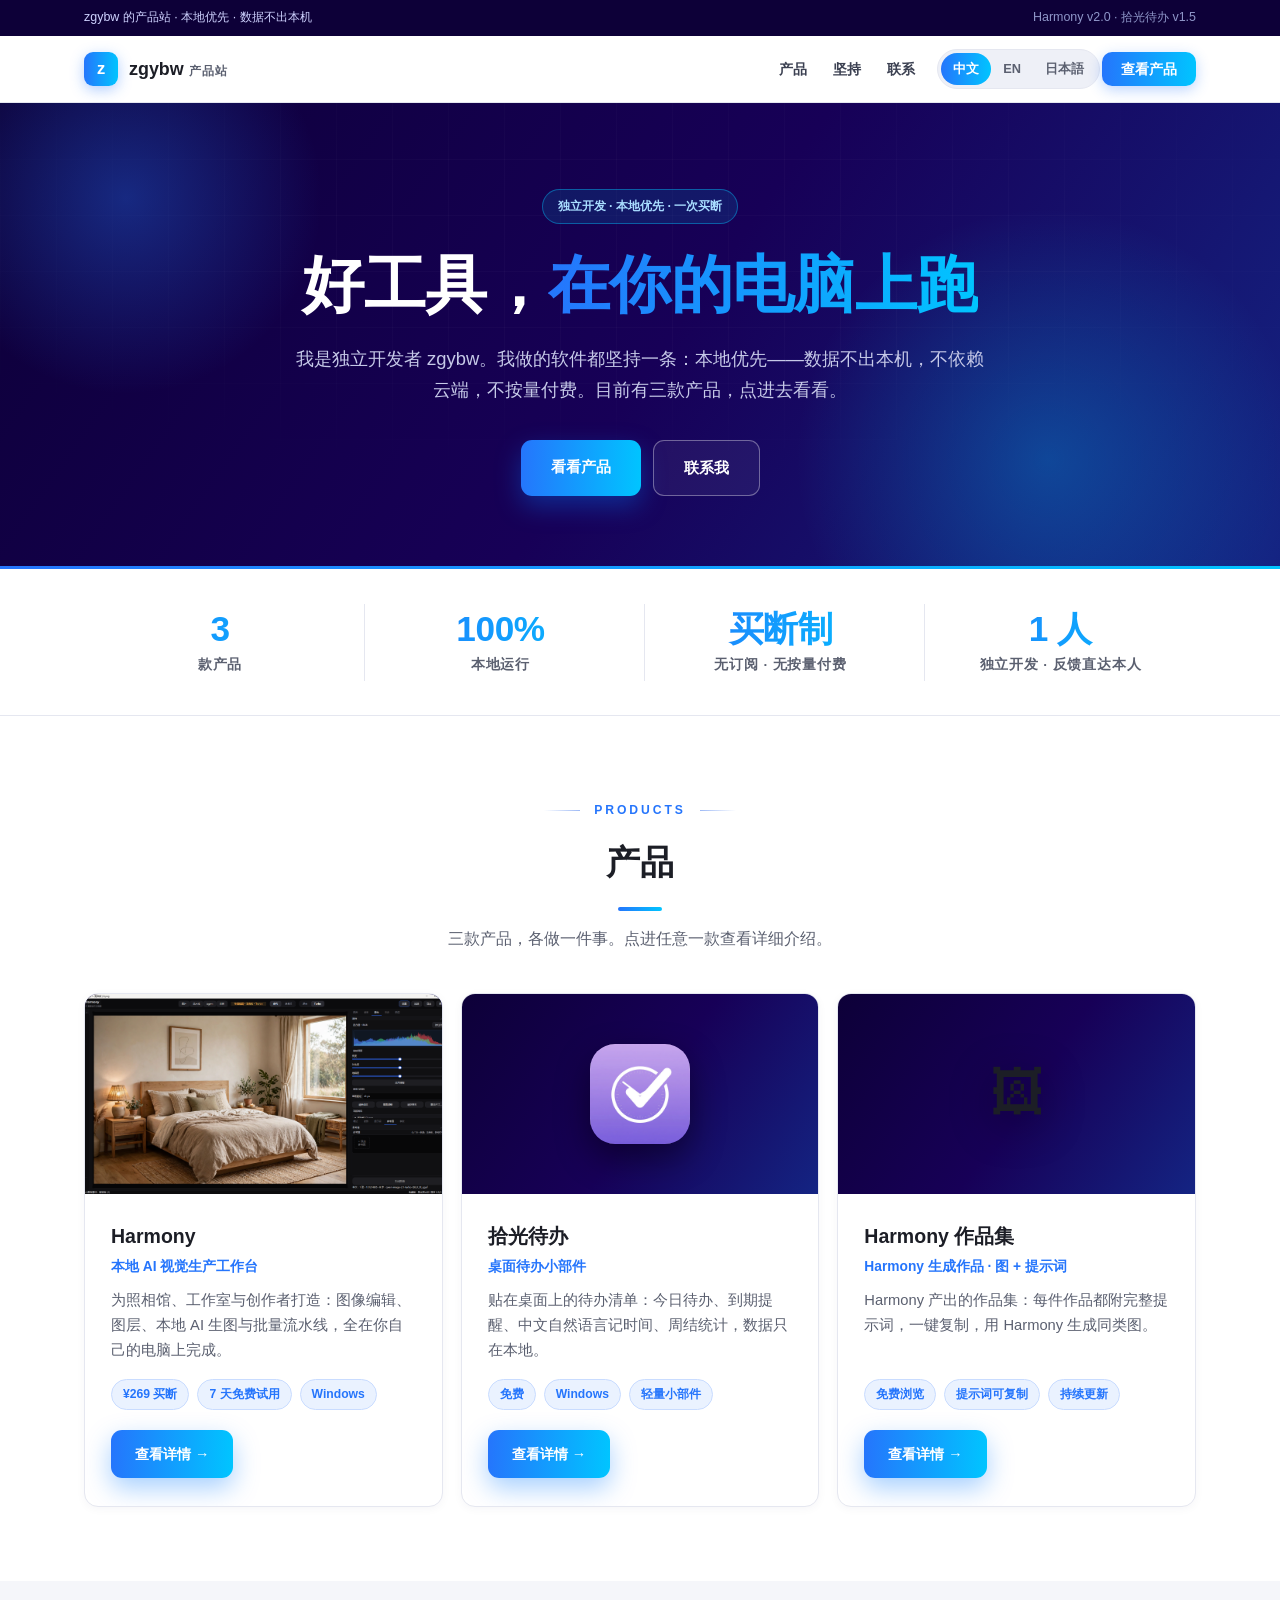
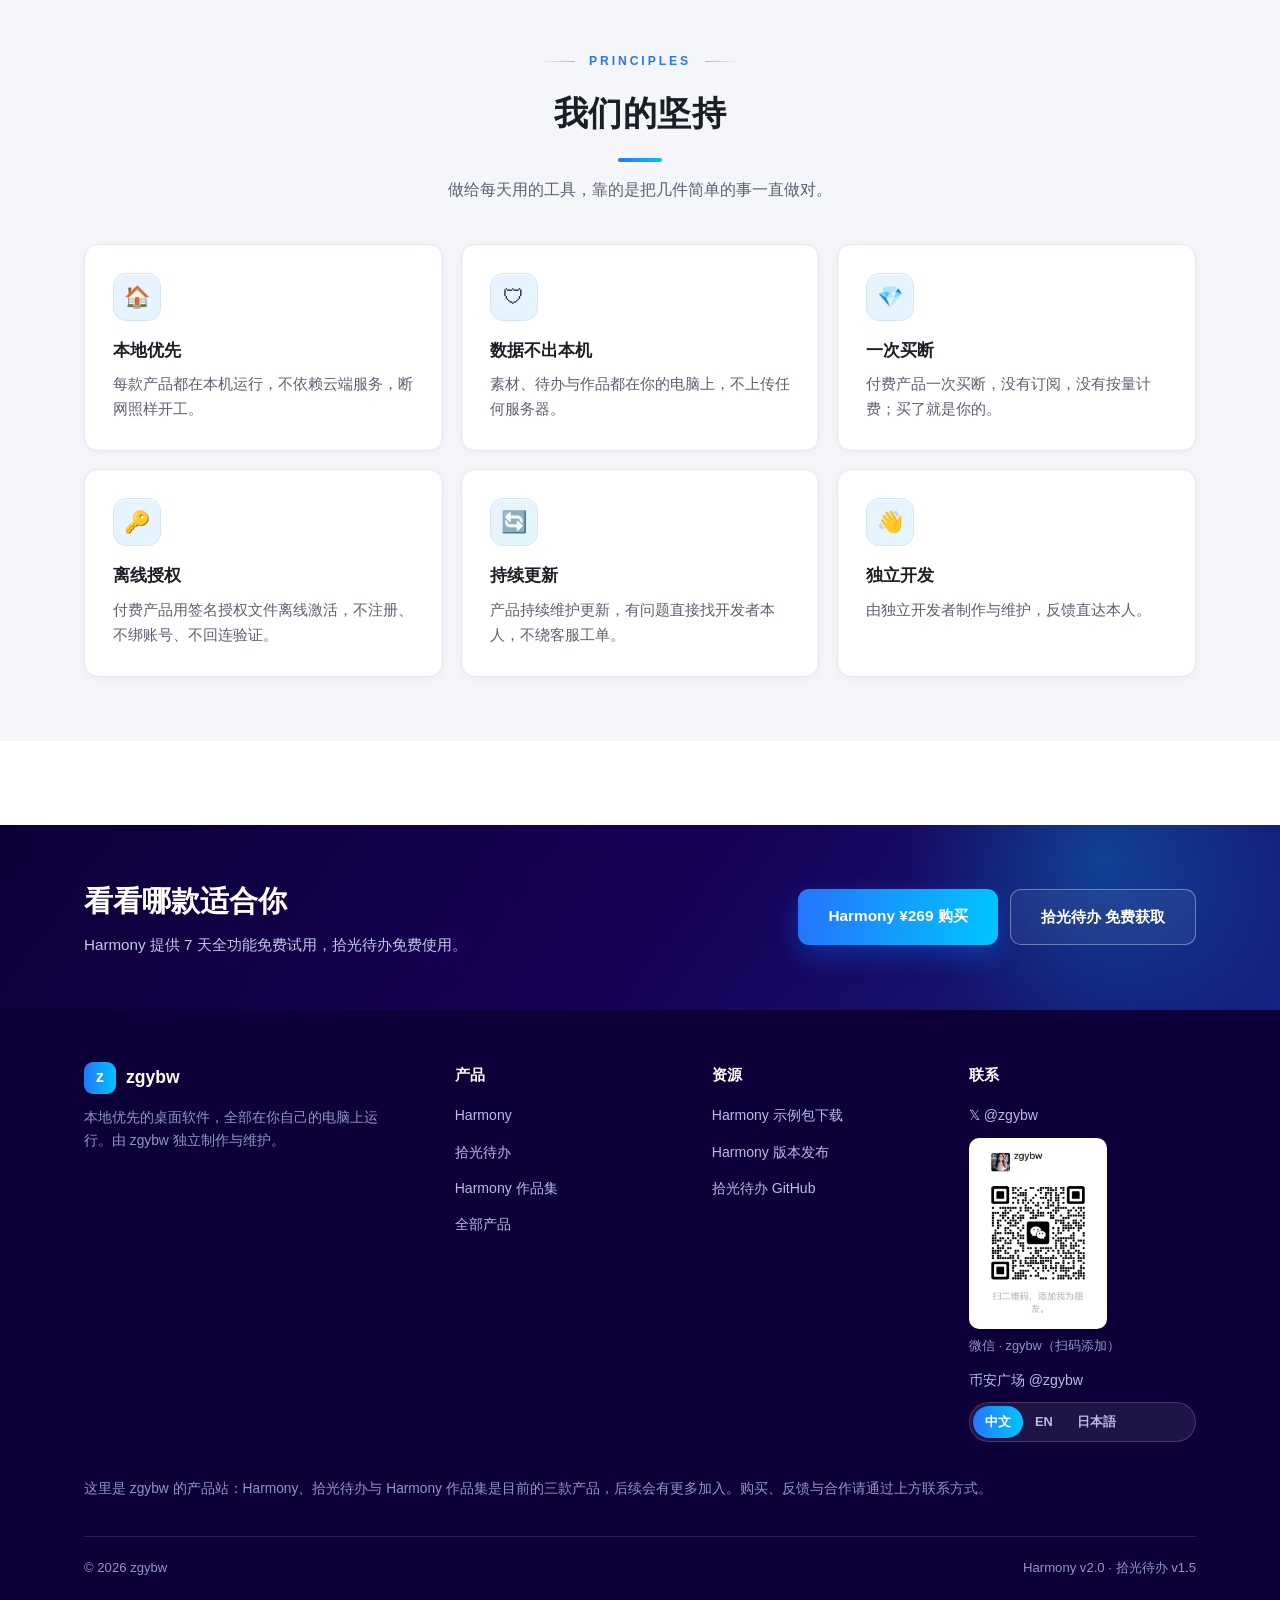
==== index.html @ be6dd34c "更新主页" ====
<!DOCTYPE html>
<html lang="zh-CN">
<head>
<meta charset="UTF-8">
<meta name="viewport" content="width=device-width, initial-scale=1.0, viewport-fit=cover">
<title>zgybw · 本地优先的桌面软件</title>
<meta name="description" content="zgybw 的产品站：Harmony 本地 AI 视觉生产工作台、拾光待办桌面待办小部件与 Harmony 作品集。">
<link rel="alternate" hreflang="zh-CN" href="index.html">
<link rel="alternate" hreflang="en" href="en.html">
<link rel="alternate" hreflang="ja" href="ja.html">
<style>
  :root{
    --bg:#ffffff; --bg2:#f5f6fa; --card:#ffffff; --ink:#1c1e26; --muted:#5b6070;
    --line:#e5e7f0; --navy:#170057; --navy2:#0d0038; --blue:#2575fc; --cyan:#00c5ff;
    --grad:linear-gradient(92deg,#2575fc 0%,#00c5ff 100%);
    --grad-dark:linear-gradient(125deg,#0d0038 0%,#170057 52%,#123a9e 130%);
    --radius:14px; --shadow:0 10px 34px rgba(23,0,87,.10); --shadow-lg:0 24px 60px rgba(23,0,87,.16);
    --ease:cubic-bezier(.22,.8,.3,1);
  }
  *{margin:0;padding:0;box-sizing:border-box}
  ::selection{background:#bcd9ff;color:var(--navy2)}
  html{scroll-behavior:smooth}
  body{font-family:-apple-system,BlinkMacSystemFont,"SF Pro Text","PingFang SC","Hiragino Sans GB","Microsoft YaHei",sans-serif;
    background:var(--bg); color:var(--ink); line-height:1.7; -webkit-font-smoothing:antialiased}
  .wrap{max-width:1160px;margin:0 auto;padding:0 24px}
  /* ---------- 顶部信息条 ---------- */
  .topbar{background:var(--navy2);color:#cfd2ff;font-size:.78rem}
  .topbar .wrap{display:flex;justify-content:space-between;align-items:center;height:36px;gap:14px}
  .topbar .tb-r{color:#8f96c9;white-space:nowrap}
  /* ---------- 导航 ---------- */
  nav{position:sticky;top:0;z-index:50;background:rgba(255,255,255,.92);
    backdrop-filter:blur(14px);-webkit-backdrop-filter:blur(14px);border-bottom:1px solid var(--line)}
  nav .wrap{display:flex;align-items:center;justify-content:space-between;height:66px;gap:16px}
  .brand{display:flex;align-items:center;gap:11px;font-weight:800;font-size:1.12rem;white-space:nowrap;color:var(--ink);text-decoration:none}
  .brand .mark{width:34px;height:34px;border-radius:9px;background:var(--grad);color:#fff;
    display:flex;align-items:center;justify-content:center;font-size:1.02rem;box-shadow:0 4px 14px rgba(37,117,252,.35)}
  .brand small{color:var(--muted);font-weight:600;font-size:.76rem;letter-spacing:.08em}
  nav ul{display:flex;gap:2px;list-style:none;align-items:center;flex-wrap:wrap}
  nav a.navlink{text-decoration:none;color:#3c4152;font-size:.9rem;font-weight:600;padding:8px 12px;border-radius:9px;white-space:nowrap}
  nav a.navlink:hover{color:var(--blue);background:#eef3ff}
  .langsel{display:flex;background:#eef0f7;border:1px solid var(--line);border-radius:999px;padding:3px;margin-left:8px}
  .langsel a{text-decoration:none;color:var(--muted);font-size:.8rem;font-weight:700;padding:5px 12px;border-radius:999px;white-space:nowrap}
  .langsel a.on{background:var(--grad);color:#fff}
  .nav-cta{text-decoration:none;background:var(--grad);color:#fff;font-weight:700;font-size:.88rem;
    padding:9px 19px;border-radius:10px;white-space:nowrap;box-shadow:0 4px 14px rgba(37,117,252,.30);transition:transform .18s var(--ease),box-shadow .18s var(--ease)}
  .nav-cta:hover{transform:translateY(-1px);box-shadow:0 8px 20px rgba(37,117,252,.4)}
  .paychips{display:flex;gap:8px;flex-wrap:wrap;margin-top:16px}
  .paychip{font-size:.76rem;color:var(--blue);background:#eaf2ff;border:1px solid #c9dcff;border-radius:999px;padding:4px 11px;font-weight:600}
  /* ---------- Hero ---------- */
  .hero{background:var(--grad-dark);color:#fff;padding:86px 0 70px;position:relative;overflow:hidden}
  .hero-grid{position:absolute;inset:0;pointer-events:none;opacity:.5;
    background-image:linear-gradient(rgba(255,255,255,.045) 1px,transparent 1px),linear-gradient(90deg,rgba(255,255,255,.045) 1px,transparent 1px);
    background-size:56px 56px;
    -webkit-mask-image:radial-gradient(ellipse 90% 70% at 50% 30%,#000 30%,transparent 75%);
    mask-image:radial-gradient(ellipse 90% 70% at 50% 30%,#000 30%,transparent 75%)}
  .hero::before{content:"";position:absolute;inset:auto -10% -55% auto;width:720px;height:720px;border-radius:50%;
    background:radial-gradient(closest-side,rgba(0,197,255,.28),transparent 70%);pointer-events:none}
  .hero::after{content:"";position:absolute;inset:-40% auto auto -12%;width:560px;height:560px;border-radius:50%;
    background:radial-gradient(closest-side,rgba(37,117,252,.35),transparent 70%);pointer-events:none}
  .hero .wrap{position:relative;z-index:1;text-align:center}
  .badge{display:inline-block;font-size:.78rem;color:#a8dcff;background:rgba(0,197,255,.12);
    border:1px solid rgba(0,197,255,.4);padding:6px 15px;border-radius:999px;margin-bottom:24px;font-weight:600}
  .hero h1{font-size:clamp(2.35rem,6.4vw,3.9rem);line-height:1.2;font-weight:800;letter-spacing:-.01em;margin-bottom:20px}
  .hero h1 .hl{background:var(--grad);-webkit-background-clip:text;background-clip:text;color:transparent}
  .hero p.lead{color:#c6c9e8;font-size:clamp(1rem,2.6vw,1.15rem);max-width:700px;margin:0 auto 34px}
  .cta{display:flex;gap:12px;justify-content:center;flex-wrap:wrap}
  .btn{display:inline-block;text-decoration:none;font-weight:700;font-size:.96rem;
    padding:14px 30px;border-radius:11px;transition:transform .15s ease,box-shadow .15s ease}
  .btn.primary{background:var(--grad);color:#fff;box-shadow:0 10px 26px rgba(0,120,255,.35)}
  .btn.primary:hover{transform:translateY(-2px);box-shadow:0 16px 34px rgba(0,120,255,.45)}
  .btn.ghost{background:rgba(255,255,255,.06);color:#fff;border:1px solid rgba(255,255,255,.35)}
  .btn.ghost:hover{border-color:var(--cyan)}
  /* ---------- 关键数据带 ---------- */
  .databand{background:#fff;border-bottom:1px solid var(--line);position:relative}
  .databand::before{content:"";position:absolute;top:0;left:0;right:0;height:3px;background:var(--grad)}
  .databand .wrap{display:grid;grid-template-columns:repeat(2,1fr);gap:10px 8px;padding:38px 24px 34px}
  @media(min-width:760px){.databand .wrap{grid-template-columns:repeat(4,1fr)}
    .stat{border-left:1px solid var(--line)} .stat:first-child{border-left:none}}
  .stat{text-align:center;padding:4px 6px}
  .stat b{font-size:2.2rem;display:block;font-weight:800;line-height:1.2;letter-spacing:-.01em;
    background:var(--grad);-webkit-background-clip:text;background-clip:text;color:transparent;font-variant-numeric:tabular-nums}
  .stat small{color:var(--muted);font-size:.85rem;font-weight:600;letter-spacing:.06em}
  /* ---------- 产品截图框 ---------- */
  .frame{margin:56px auto 0;max-width:920px;background:#10101c;border:1px solid rgba(0,197,255,.32);
    border-radius:16px;overflow:hidden;box-shadow:0 30px 70px rgba(0,0,0,.5),0 0 0 6px rgba(0,197,255,.06),0 0 90px rgba(37,117,252,.25);text-align:left}
  .frame-bar{display:flex;align-items:center;gap:7px;padding:11px 16px;border-bottom:1px solid rgba(255,255,255,.1);background:#17172a}
  .frame-bar i{width:11px;height:11px;border-radius:50%;background:#33334d;display:block}
  .frame-bar i:first-child{background:var(--cyan)}
  .frame-img{display:block;width:100%}
  .frame-body{aspect-ratio:16/9;display:flex;align-items:center;justify-content:center;text-align:center;padding:28px;color:#e8e9f5;
    background:radial-gradient(closest-side,rgba(37,117,252,.16),transparent 78%)}
  .frame-body .shot-label{font-weight:700;font-size:1.02rem}
  .frame-body .shot-label span{display:block;font-weight:400;font-size:.84rem;color:#9aa0c3;margin-top:8px}
  /* ---------- 通用版块 ---------- */
  section.block{padding:84px 0 10px}
  section.band{background:var(--bg2);margin-top:64px;padding:70px 0 64px}
  .sechead{text-align:center;margin-bottom:40px}
  .kicker{font-size:.76rem;font-weight:800;color:var(--blue);letter-spacing:.24em;margin-bottom:12px;text-transform:uppercase;
    display:flex;align-items:center;gap:14px;justify-content:center}
  .kicker::before,.kicker::after{content:"";height:1px;width:36px;background:linear-gradient(90deg,transparent,#9db9f5)}
  .kicker::after{background:linear-gradient(90deg,#9db9f5,transparent)}
  .sechead.left .kicker{justify-content:flex-start}
  .sechead.left .kicker::before{display:none}
  h2.sec{font-size:clamp(1.55rem,4.4vw,2.15rem);font-weight:800;letter-spacing:.01em}
  .secbar{width:44px;height:4px;border-radius:2px;background:var(--grad);margin:16px auto 0}
  p.secdesc{color:var(--muted);max-width:680px;margin:14px auto 0;text-align:center}
  .sechead.left{text-align:left}
  .sechead.left p.secdesc{margin-left:0;text-align:left}
  .sechead.left .secbar{margin-left:0}
  .grid{display:grid;gap:18px}
  @media(min-width:640px){.grid.cols2{grid-template-columns:1fr 1fr}.grid.cols3{grid-template-columns:1fr 1fr 1fr}}
  .card{background:var(--card);border:1px solid var(--line);border-radius:var(--radius);padding:28px;position:relative;overflow:hidden;
    box-shadow:0 2px 10px rgba(23,0,87,.04);transition:transform .25s var(--ease),box-shadow .25s var(--ease),border-color .25s var(--ease)}
  .card::before{content:"";position:absolute;top:0;left:0;right:0;height:3px;background:var(--grad);
    transform:scaleX(0);transform-origin:left;transition:transform .3s var(--ease)}
  .card:hover{transform:translateY(-4px);box-shadow:var(--shadow-lg);border-color:#c9dcff}
  .card:hover::before{transform:scaleX(1)}
  .card .icon{width:48px;height:48px;border-radius:13px;background:linear-gradient(135deg,#eaf2ff,#e2f6ff);border:1px solid #d3e4ff;
    display:flex;align-items:center;justify-content:center;font-size:1.32rem;margin-bottom:16px;box-shadow:inset 0 1px 0 #fff}
  .card h3{font-size:1.05rem;margin-bottom:7px}
  .card p{color:var(--muted);font-size:.92rem}
  /* ---------- 关于: 左文右信息表 ---------- */
  .about-grid{display:grid;gap:26px}
  @media(min-width:860px){.about-grid{grid-template-columns:1.25fr 1fr;gap:40px}}
  .about-txt p{color:var(--muted);margin-bottom:16px}
  .afeats{list-style:none;margin-top:6px}
  .afeats li{padding:7px 0;font-size:.96rem;border-bottom:1px dashed var(--line)}
  .afeats li::before{content:"✓ ";color:var(--blue);font-weight:800}
  .infocard{background:var(--card);border:1px solid var(--line);border-radius:var(--radius);box-shadow:var(--shadow);overflow:hidden;align-self:start}
  .infocard .ihead{background:var(--grad-dark);color:#fff;font-weight:800;padding:15px 22px;font-size:1rem}
  .irow{display:flex;justify-content:space-between;gap:18px;padding:12px 22px;border-bottom:1px solid var(--line);font-size:.92rem}
  .irow:last-child{border-bottom:none}
  .irow span{color:var(--muted);white-space:nowrap}
  .irow b{font-weight:700;text-align:right}
  /* ---------- 产品历程 ---------- */
  .timeline{max-width:820px;margin:0 auto;position:relative;padding-left:26px}
  .timeline::before{content:"";position:absolute;left:6px;top:8px;bottom:8px;width:2px;background:linear-gradient(180deg,var(--blue),var(--cyan))}
  .tl-item{position:relative;padding:0 0 30px 18px}
  .tl-item:last-child{padding-bottom:4px}
  .tl-item::before{content:"";position:absolute;left:-26px;top:7px;width:14px;height:14px;border-radius:50%;
    background:#fff;border:3px solid var(--blue);box-shadow:0 0 0 5px #eaf2ff}
  .tl-date{display:inline-block;font-weight:800;color:var(--blue);background:#eaf2ff;border:1px solid #c9dcff;
    border-radius:999px;padding:2px 12px;font-size:.8rem;margin-bottom:7px}
  .tl-item h3{font-size:1.02rem;margin-bottom:4px}
  .tl-item p{color:var(--muted);font-size:.92rem}
  /* ---------- 展示 ---------- */
  .show-grid{display:grid;gap:18px}
  @media(min-width:640px){.show-grid{grid-template-columns:1fr 1fr}}
  .shot{background:#f0f1f7;border:1px dashed #c3c7da;border-radius:var(--radius);
    display:flex;align-items:center;justify-content:center;text-align:center;padding:26px 18px;aspect-ratio:4/3}
  .shot .shot-label{font-weight:700;font-size:.98rem}
  .shot .shot-label span{display:block;font-weight:400;font-size:.8rem;color:var(--muted);margin-top:7px}
  /* ---------- 价格 ---------- */
  .price-card{overflow:visible}
  .price-card::before{border-radius:14px 14px 0 0}
  .price-card{position:relative;border:1px solid transparent;
    background:linear-gradient(180deg,#f6faff,#ffffff) padding-box,var(--grad) border-box;
    box-shadow:0 18px 44px rgba(37,117,252,.14)}
  .price-badge{position:absolute;top:-13px;left:26px;background:var(--grad);color:#fff;
    font-size:.74rem;font-weight:800;padding:4px 13px;border-radius:999px;letter-spacing:.05em}
  .price-row{display:flex;align-items:baseline;gap:13px;flex-wrap:wrap;margin:8px 0 12px}
  .price-now{font-size:3rem;font-weight:800;letter-spacing:-.02em;background:var(--grad);
    -webkit-background-clip:text;background-clip:text;color:transparent}
  .price-was{color:var(--muted);text-decoration:line-through;font-size:1.05rem}
  .price-note{color:var(--muted);font-size:.88rem}
  .price-feats{list-style:none;margin:16px 0 22px}
  .price-feats li{padding:5px 0;font-size:.95rem}
  .price-feats li::before{content:"✓ ";color:var(--blue);font-weight:800}
  .steps{display:grid;gap:18px}
  @media(min-width:640px){.steps{grid-template-columns:1fr 1fr 1fr}}
  .step{background:var(--card);border:1px solid var(--line);border-radius:var(--radius);padding:24px;box-shadow:0 2px 10px rgba(23,0,87,.04)}
  .step .num{width:33px;height:33px;border-radius:50%;background:var(--grad);color:#fff;
    display:flex;align-items:center;justify-content:center;font-weight:800;margin-bottom:12px}
  .step h3{font-size:1rem;margin-bottom:6px}
  .step p{color:var(--muted);font-size:.9rem}
  .fineprint{color:var(--muted);font-size:.86rem;margin-top:18px}
  /* ---------- FAQ ---------- */
  details.faq{background:var(--card);border:1px solid var(--line);border-radius:12px;padding:17px 21px;margin-bottom:12px}
  details.faq summary{cursor:pointer;font-weight:700;font-size:.97rem;transition:color .15s ease}
  details.faq summary:hover{color:var(--blue)}
  details.faq[open ]{border-color:#bcd4ff;box-shadow:0 6px 22px rgba(23,0,87,.06)}
  details.faq[open ] summary{color:var(--blue)}
  details.faq p{color:var(--muted);font-size:.92rem;margin-top:10px}
  /* ---------- CTA 带 ---------- */
  .ctaband{margin-top:84px;background:var(--grad-dark);color:#fff;position:relative;overflow:hidden}
  .ctaband::before{content:"";position:absolute;inset:auto -8% -70% auto;width:560px;height:560px;border-radius:50%;
    background:radial-gradient(closest-side,rgba(0,197,255,.25),transparent 70%);pointer-events:none}
  .ctaband .wrap{position:relative;z-index:1}
  .ctaband .wrap{padding:52px 24px;display:flex;flex-wrap:wrap;gap:20px;align-items:center;justify-content:space-between}
  .ctaband h2{font-size:clamp(1.35rem,3.6vw,1.8rem);font-weight:800}
  .ctaband p{color:#c6c9e8;font-size:.95rem;margin-top:6px}
  /* ---------- 页脚 ---------- */
  footer{background:var(--navy2);color:#b9bce0}
  footer .wrap{padding:52px 24px 30px}
  .fgrid{display:grid;gap:30px}
  @media(min-width:760px){.fgrid{grid-template-columns:1.5fr 1fr 1fr 1fr}}
  footer .fbrand{display:flex;align-items:center;gap:10px;font-weight:800;font-size:1.1rem;color:#fff;margin-bottom:12px}
  footer .fbrand .mark{width:32px;height:32px;border-radius:9px;background:var(--grad);color:#fff;
    display:flex;align-items:center;justify-content:center;font-size:.98rem}
  footer h4{color:#fff;font-size:.95rem;margin-bottom:14px}
  footer ul{list-style:none}
  footer li{margin-bottom:9px}
  footer a{color:#b9bce0;text-decoration:none;font-size:.88rem}
  footer a:hover{color:var(--cyan)}
  footer .fabout{font-size:.86rem;color:#8f96c9;max-width:300px}
  footer .langsel{background:rgba(255,255,255,.08);border-color:rgba(255,255,255,.16);margin:0}
  .wxqr{width:138px;border-radius:10px;display:block;margin-top:8px;background:#fff}
  .wxcap{font-size:.8rem;color:#8f96c9;margin-top:6px}
  footer .langsel a{color:#b9bce0}
  .fbar{border-top:1px solid rgba(255,255,255,.12);margin-top:36px;padding-top:20px;
    display:flex;flex-wrap:wrap;gap:10px 26px;justify-content:space-between;font-size:.82rem;color:#8f96c9}
  /* ---------- 动效 ---------- */
  .reveal{opacity:0;transform:translateY(18px);transition:opacity .6s ease,transform .6s ease}
  .reveal.in{opacity:1;transform:none}
  @media(prefers-reduced-motion:reduce){.reveal{opacity:1;transform:none;transition:none}}
  @media(max-width:560px){nav ul .navlink.hideS{display:none}.topbar .tb-r{display:none}}
  /* ---------- 面包屑 ---------- */
  .crumb{background:#f5f6fa;border-bottom:1px solid var(--line);font-size:.85rem;color:var(--muted)}
  .crumb .wrap{padding:10px 24px}
  .crumb a{color:var(--blue);text-decoration:none;font-weight:600}
  .crumb a:hover{text-decoration:underline}
  /* ---------- 产品卡 ---------- */
  .pcard{padding:0;display:flex;flex-direction:column}
  .pcard .pvisual{height:200px;overflow:hidden;background:var(--grad-dark);display:flex;align-items:center;justify-content:center;position:relative}
  .pcard .pvisual img.cover{width:100%;height:100%;object-fit:cover;object-position:top;display:block}
  .pcard .pvisual img.appicon{width:100px;height:100px;border-radius:25px;box-shadow:0 14px 34px rgba(0,0,0,.45)}
  .pcard .pvisual .plus{font-size:3rem;font-weight:300;color:#9aa0c3}
  .pcard .pvisual .works-mark{font-size:3.4rem;filter:drop-shadow(0 10px 22px rgba(0,0,0,.45))}
  .pcard .pbody{padding:26px 26px 28px;display:flex;flex-direction:column;flex:1}
  .pcard h3{font-size:1.22rem;margin-bottom:2px}
  .pcard .ptag{color:var(--blue);font-weight:700;font-size:.86rem;margin-bottom:10px}
  .pcard p.pdesc{color:var(--muted);font-size:.92rem;flex:1}
  .pcard .ptags{display:flex;gap:8px;flex-wrap:wrap;margin:16px 0 20px}
  .pcard .btn{align-self:flex-start;padding:12px 24px;font-size:.9rem}
  .pcard.more{background:#fafbfe;border-style:dashed}
  .pcard.more .pvisual{background:#eef0f7}
  .pcard.more:hover{transform:none;box-shadow:0 2px 10px rgba(23,0,87,.04)}
  /* ---------- Hero 图标框 ---------- */
  .frame-body img.hero-icon{width:116px;height:116px;border-radius:28px;box-shadow:0 16px 40px rgba(0,0,0,.5);margin-bottom:16px}

</style>
</head>
<body>

<div class="topbar">
  <div class="wrap">
    <span>zgybw 的产品站 · 本地优先 · 数据不出本机</span>
    <span class="tb-r">Harmony v2.0 · 拾光待办 v1.5</span>
  </div>
</div>

<nav>
  <div class="wrap">
    <a class="brand" href="index.html"><span class="mark">z</span><span>zgybw <small>产品站</small></span></a>
    <ul>
      <li><a class="navlink hideS" href="#products">产品</a></li>
      <li><a class="navlink hideS" href="#values">坚持</a></li>
      <li><a class="navlink hideS" href="#contact">联系</a></li>
      <li class="langsel"><a href="index.html" class="on">中文</a><a href="en.html" class="">EN</a><a href="ja.html" class="">日本語</a></li>
      <li><a class="nav-cta" href="#products">查看产品</a></li>
    </ul>
  </div>
</nav>

<header class="hero">
  <div class="hero-grid"></div>
  <div class="wrap">
    <div class="badge reveal">独立开发 · 本地优先 · 一次买断</div>
    <h1 class="reveal">好工具，<span class="hl">在你的电脑上跑</span></h1>
    <p class="lead reveal">我是独立开发者 zgybw。我做的软件都坚持一条：本地优先——数据不出本机，不依赖云端，不按量付费。目前有三款产品，点进去看看。</p>
    <div class="cta reveal">
      <a class="btn primary" href="#products">看看产品</a>
      <a class="btn ghost" href="#contact">联系我</a>
    </div>
  </div>
</header>

<div class="databand">
  <div class="wrap">
    <div class="stat reveal"><b>3</b><small>款产品</small></div>
    <div class="stat reveal"><b>100%</b><small>本地运行</small></div>
    <div class="stat reveal"><b>买断制</b><small>无订阅 · 无按量付费</small></div>
    <div class="stat reveal"><b>1 人</b><small>独立开发 · 反馈直达本人</small></div>
  </div>
</div>

<main class="wrap">

  <section class="block" id="products">
    <div class="sechead reveal">
      <div class="kicker">PRODUCTS</div>
      <h2 class="sec">产品</h2>
      <div class="secbar"></div>
      <p class="secdesc">三款产品，各做一件事。点进任意一款查看详细介绍。</p>
    </div>
    <div class="grid cols3">
      <div class="card pcard reveal">
        <div class="pvisual"><img class="cover" src="assets/ui.png" alt="Harmony"></div>
        <div class="pbody">
          <h3>Harmony</h3>
          <div class="ptag">本地 AI 视觉生产工作台</div>
          <p class="pdesc">为照相馆、工作室与创作者打造：图像编辑、图层、本地 AI 生图与批量流水线，全在你自己的电脑上完成。</p>
          <div class="ptags"><span class="paychip">¥269 买断</span><span class="paychip">7 天免费试用</span><span class="paychip">Windows</span></div>
          <a class="btn primary" href="harmony.html">查看详情 →</a>
        </div>
      </div>
      <div class="card pcard reveal">
        <div class="pvisual"><img class="appicon" src="assets/todo-icon.png" alt="拾光待办"></div>
        <div class="pbody">
          <h3>拾光待办</h3>
          <div class="ptag">桌面待办小部件</div>
          <p class="pdesc">贴在桌面上的待办清单：今日待办、到期提醒、中文自然语言记时间、周结统计，数据只在本地。</p>
          <div class="ptags"><span class="paychip">免费</span><span class="paychip">Windows</span><span class="paychip">轻量小部件</span></div>
          <a class="btn primary" href="todo.html">查看详情 →</a>
        </div>
      </div>
      <div class="card pcard reveal">
        <div class="pvisual"><span class="works-mark">🖼</span></div>
        <div class="pbody">
          <h3>Harmony 作品集</h3>
          <div class="ptag">Harmony 生成作品 · 图 + 提示词</div>
          <p class="pdesc">Harmony 产出的作品集：每件作品都附完整提示词，一键复制，用 Harmony 生成同类图。</p>
          <div class="ptags"><span class="paychip">免费浏览</span><span class="paychip">提示词可复制</span><span class="paychip">持续更新</span></div>
          <a class="btn primary" href="works.html">查看详情 →</a>
        </div>
      </div>
    </div>
  </section>

</main>

<section class="band" id="values">
  <div class="wrap">
    <div class="sechead reveal">
      <div class="kicker">PRINCIPLES</div>
      <h2 class="sec">我们的坚持</h2>
      <div class="secbar"></div>
      <p class="secdesc">做给每天用的工具，靠的是把几件简单的事一直做对。</p>
    </div>
    <div class="grid cols3">
      <div class="card reveal"><div class="icon">🏠</div><h3>本地优先</h3><p>每款产品都在本机运行，不依赖云端服务，断网照样开工。</p></div>
      <div class="card reveal"><div class="icon">🛡</div><h3>数据不出本机</h3><p>素材、待办与作品都在你的电脑上，不上传任何服务器。</p></div>
      <div class="card reveal"><div class="icon">💎</div><h3>一次买断</h3><p>付费产品一次买断，没有订阅，没有按量计费；买了就是你的。</p></div>
      <div class="card reveal"><div class="icon">🔑</div><h3>离线授权</h3><p>付费产品用签名授权文件离线激活，不注册、不绑账号、不回连验证。</p></div>
      <div class="card reveal"><div class="icon">🔄</div><h3>持续更新</h3><p>产品持续维护更新，有问题直接找开发者本人，不绕客服工单。</p></div>
      <div class="card reveal"><div class="icon">👋</div><h3>独立开发</h3><p>由独立开发者制作与维护，反馈直达本人。</p></div>
    </div>
  </div>
</section>

<div class="ctaband">
  <div class="wrap">
    <div class="reveal">
      <h2>看看哪款适合你</h2>
      <p>Harmony 提供 7 天全功能免费试用，拾光待办免费使用。</p>
    </div>
    <div class="cta reveal">
      <a class="btn primary" href="harmony.html#buy">Harmony ¥269 购买</a>
      <a class="btn ghost" href="todo.html#get">拾光待办 免费获取</a>
    </div>
  </div>
</div>

<footer id="contact">
  <div class="wrap">
    <div class="fgrid">
      <div>
        <div class="fbrand"><span class="mark">z</span><span>zgybw</span></div>
        <p class="fabout">本地优先的桌面软件，全部在你自己的电脑上运行。由 zgybw 独立制作与维护。</p>
      </div>
      <div>
        <h4>产品</h4>
        <ul>
          <li><a href="harmony.html">Harmony</a></li>
          <li><a href="todo.html">拾光待办</a></li>
          <li><a href="works.html">Harmony 作品集</a></li>
          <li><a href="index.html">全部产品</a></li>
        </ul>
      </div>
      <div>
        <h4>资源</h4>
        <ul>
          <li><a href="https://github.com/zgybw30/zgybw30.github.io/releases/download/harmony/Harmony-examples.zip">Harmony 示例包下载</a></li>
          <li><a href="https://github.com/zgybw30/zgybw30.github.io/releases/tag/harmony">Harmony 版本发布</a></li>
          <li><a href="https://github.com/zgybw30/todo">拾光待办 GitHub</a></li>
        </ul>
      </div>
      <div>
        <h4>联系</h4>
        <ul>
          <li><a href="https://x.com/zgybw" target="_blank" rel="noopener">𝕏 @zgybw</a></li>
          <li><img class="wxqr" src="assets/wechat-qr.jpg" alt="微信 · zgybw（扫码添加）"><div class="wxcap">微信 · zgybw（扫码添加）</div></li>
          <li><span style="font-size:.88rem">币安广场 @zgybw</span></li>
          <li><span class="langsel"><a href="index.html" class="on">中文</a><a href="en.html" class="">EN</a><a href="ja.html" class="">日本語</a></span></li>
        </ul>
      </div>
    </div>
    <p style="font-size:.86rem;color:#8f96c9;margin-top:26px">这里是 zgybw 的产品站：Harmony、拾光待办与 Harmony 作品集是目前的三款产品，后续会有更多加入。购买、反馈与合作请通过上方联系方式。</p>
    <div class="fbar">
      <span>© <span id="year">2026</span> zgybw</span>
      <span>Harmony v2.0 · 拾光待办 v1.5</span>
    </div>
  </div>
</footer>

<script>
  (function(){
    var old = {'#buy':1,'#features':1,'#about':1,'#showcase':1,'#faq':1,'#history':1};
    if(old[location.hash]){ location.replace('harmony.html' + location.hash); }
  })();
  document.getElementById('year').textContent = new Date().getFullYear();
  var io = new IntersectionObserver(function(entries){
    entries.forEach(function(e){
      if(e.isIntersecting){ e.target.classList.add('in'); io.unobserve(e.target); }
    });
  }, {threshold: 0.12});
  document.querySelectorAll('.reveal').forEach(function(el){ io.observe(el); });
</script>

</body>
</html>
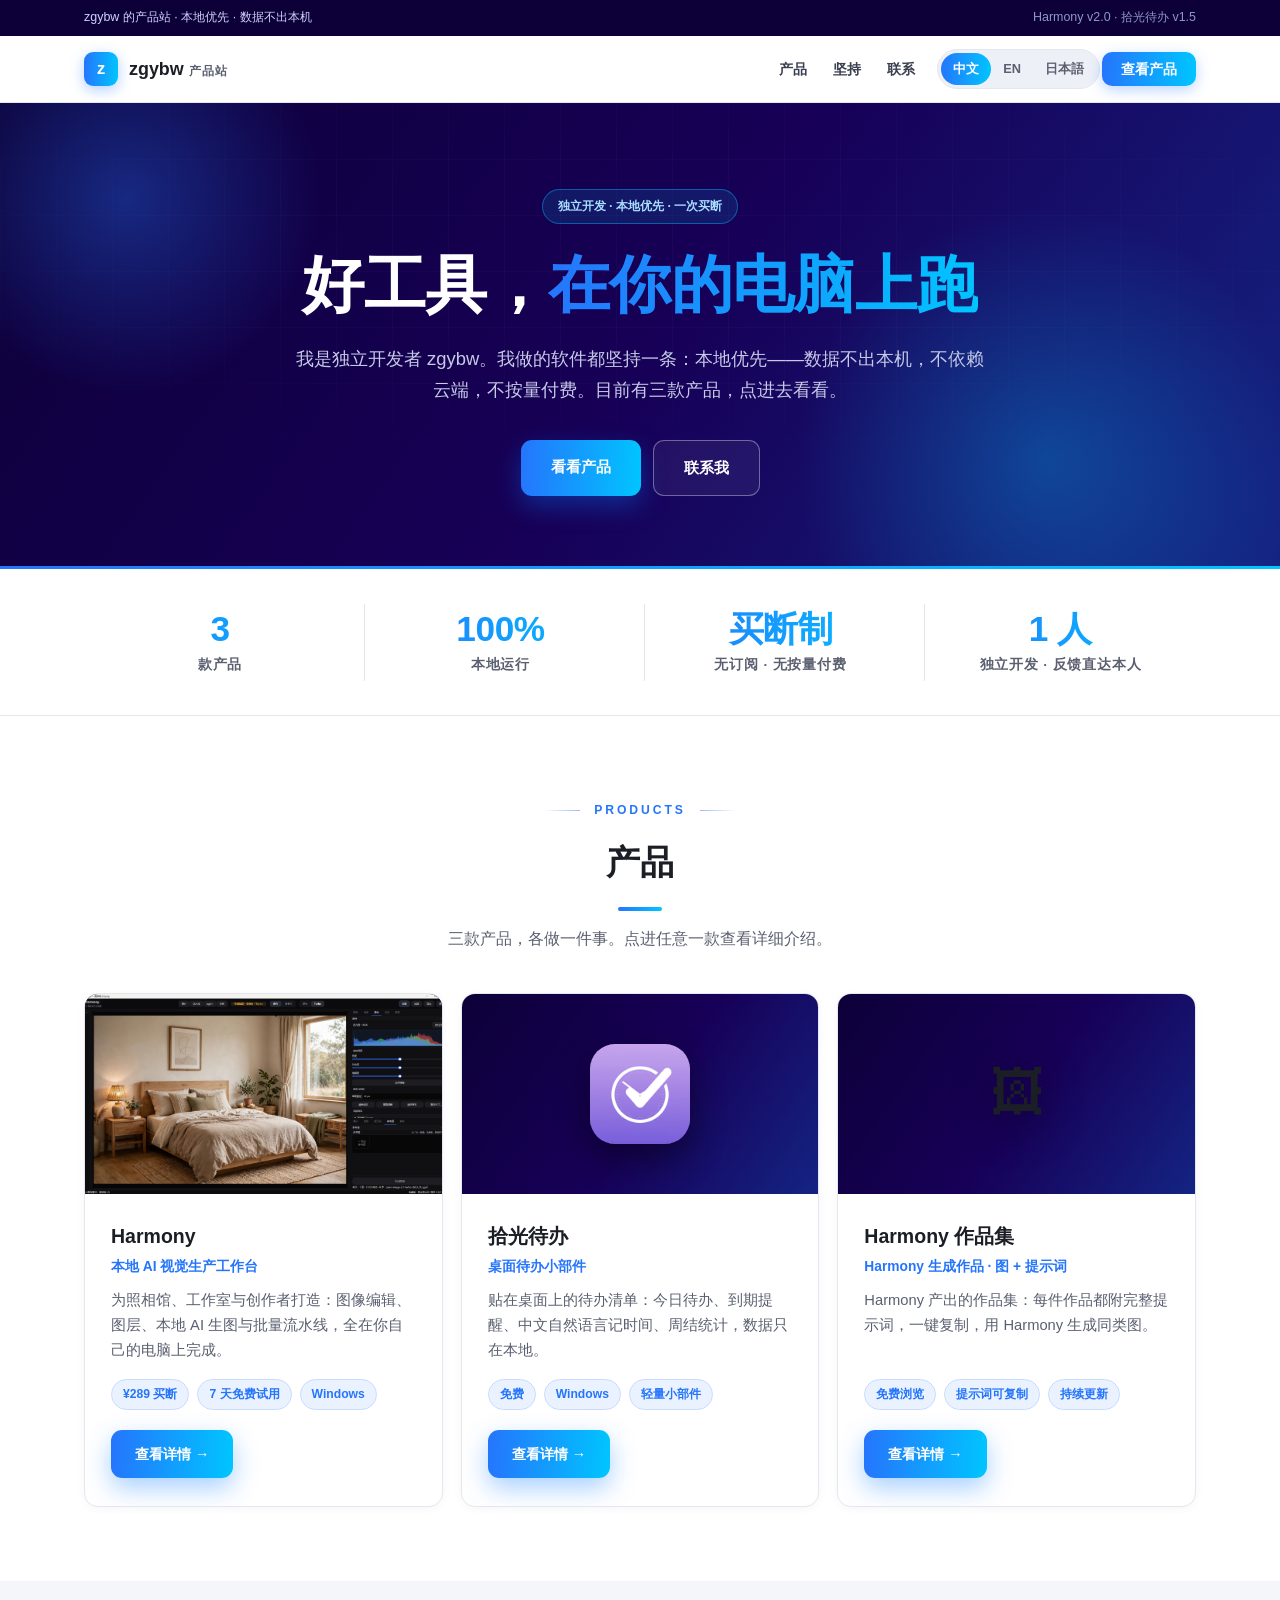
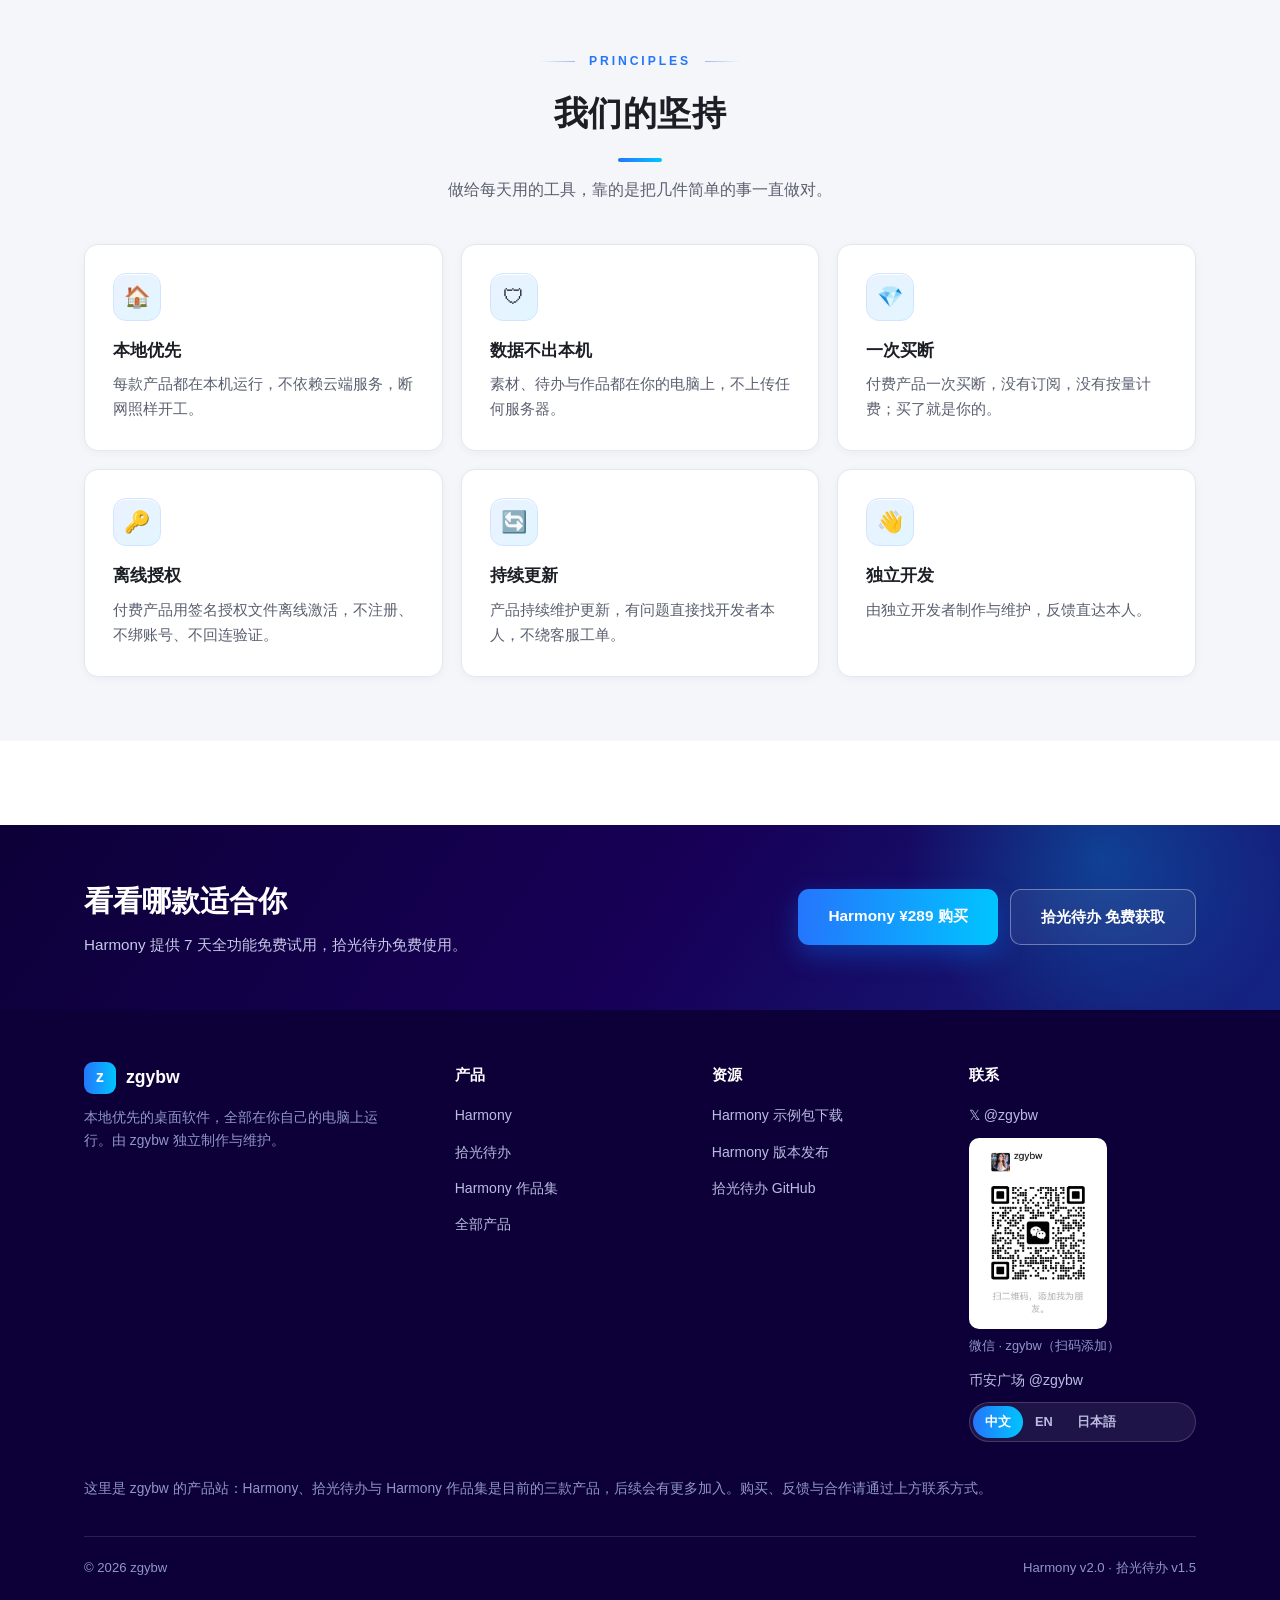
==== commit f9ede648: "个人版调价至 289" ====
--- a/index.html
+++ b/index.html
@@ -300,7 +300,7 @@
           <h3>Harmony</h3>
           <div class="ptag">本地 AI 视觉生产工作台</div>
           <p class="pdesc">为照相馆、工作室与创作者打造：图像编辑、图层、本地 AI 生图与批量流水线，全在你自己的电脑上完成。</p>
-          <div class="ptags"><span class="paychip">¥269 买断</span><span class="paychip">7 天免费试用</span><span class="paychip">Windows</span></div>
+          <div class="ptags"><span class="paychip">¥289 买断</span><span class="paychip">7 天免费试用</span><span class="paychip">Windows</span></div>
           <a class="btn primary" href="harmony.html">查看详情 →</a>
         </div>
       </div>
@@ -355,7 +355,7 @@
       <p>Harmony 提供 7 天全功能免费试用，拾光待办免费使用。</p>
     </div>
     <div class="cta reveal">
-      <a class="btn primary" href="harmony.html#buy">Harmony ¥269 购买</a>
+      <a class="btn primary" href="harmony.html#buy">Harmony ¥289 购买</a>
       <a class="btn ghost" href="todo.html#get">拾光待办 免费获取</a>
     </div>
   </div>
@@ -417,5 +417,6 @@
   document.querySelectorAll('.reveal').forEach(function(el){ io.observe(el); });
 </script>
 
+<script src="/assets/tracker.js" defer></script>
 </body>
 </html>
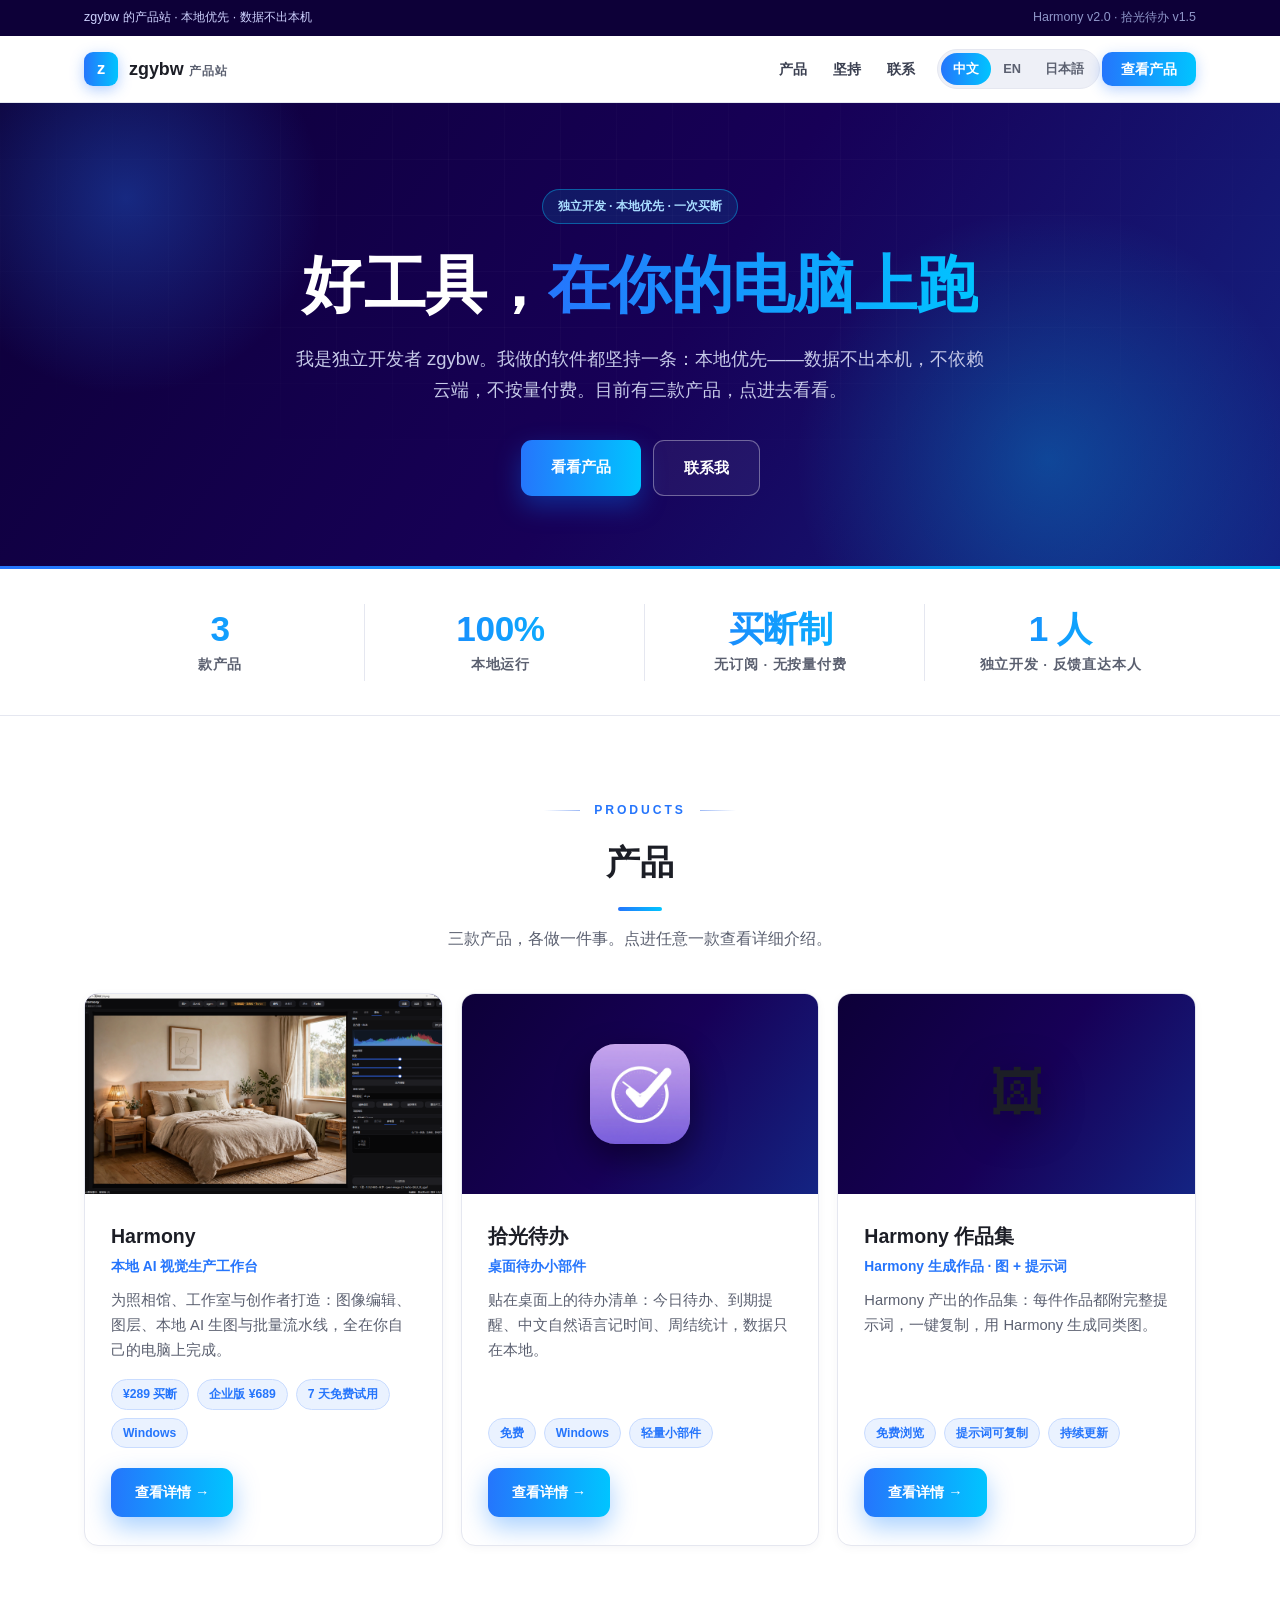
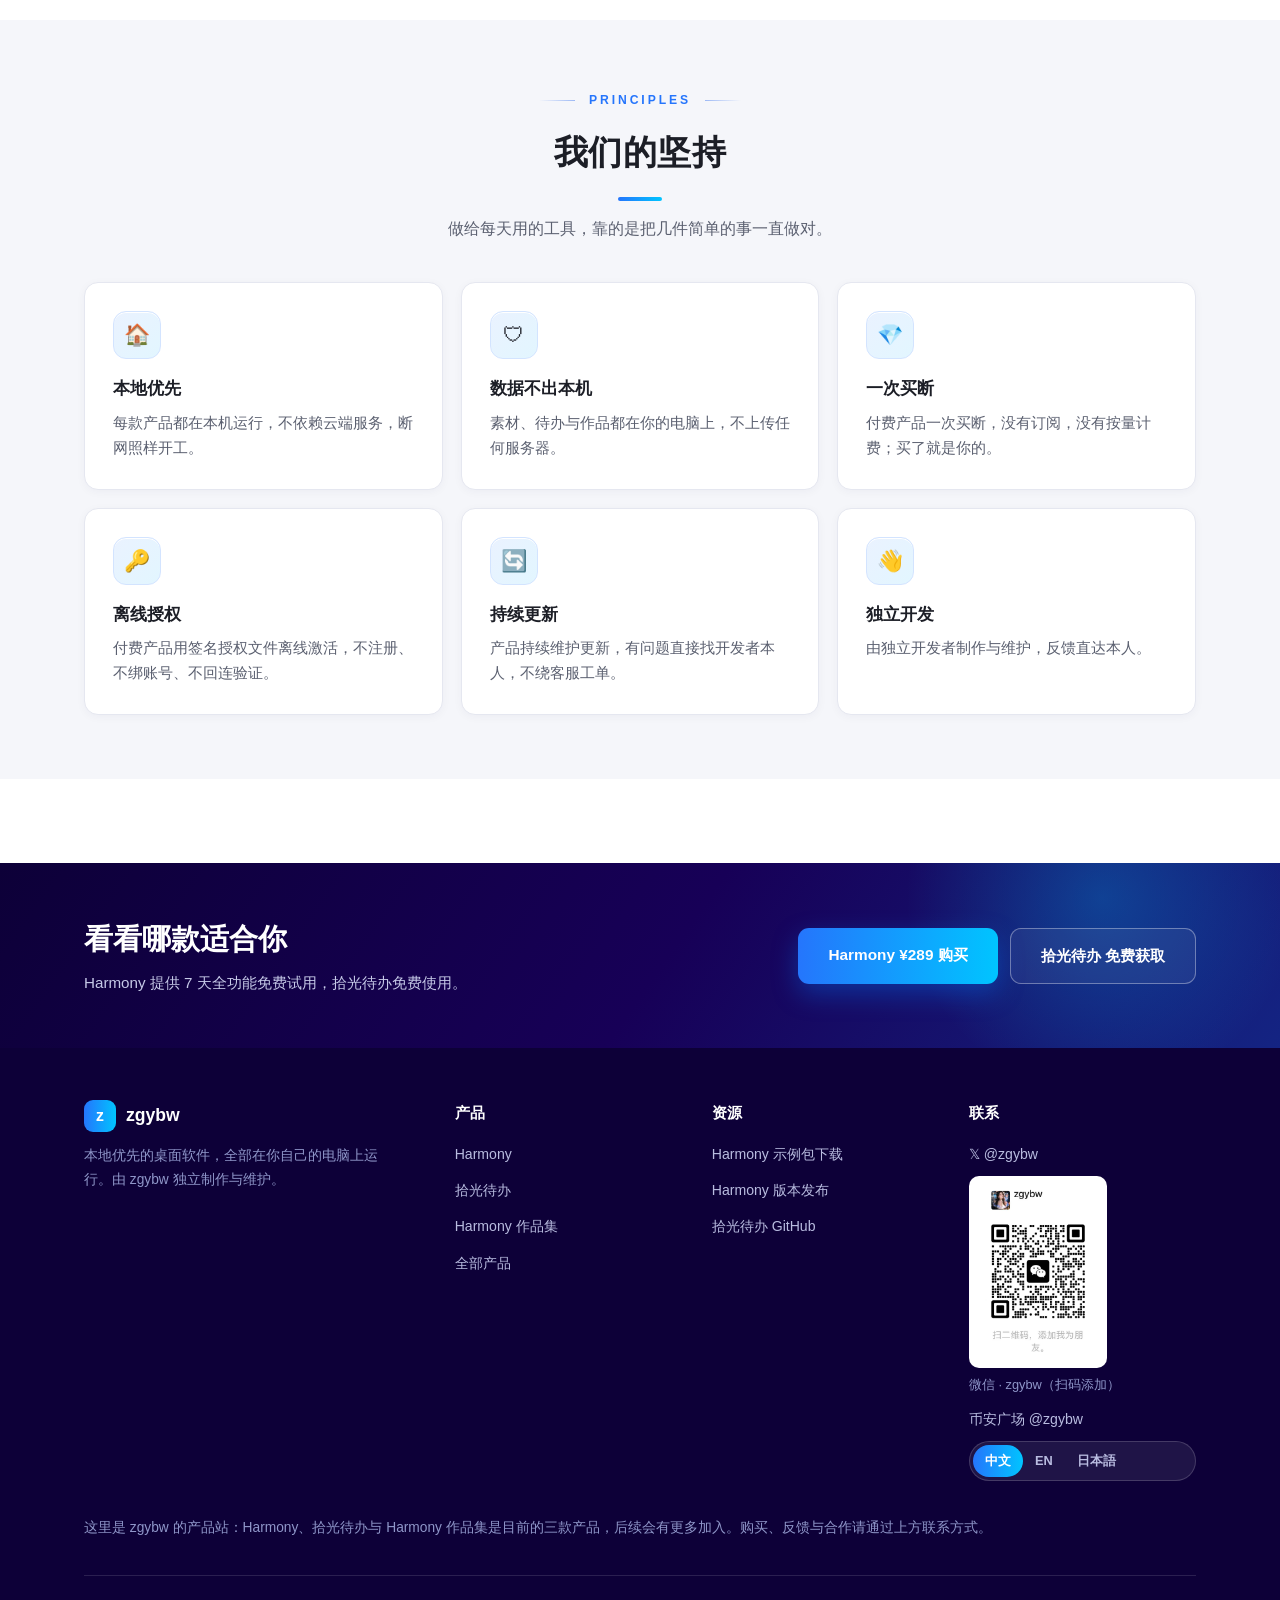
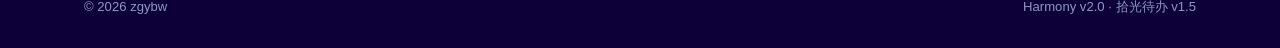
==== commit fa333075: "更新主页" ====
--- a/index.html
+++ b/index.html
@@ -300,7 +300,7 @@
           <h3>Harmony</h3>
           <div class="ptag">本地 AI 视觉生产工作台</div>
           <p class="pdesc">为照相馆、工作室与创作者打造：图像编辑、图层、本地 AI 生图与批量流水线，全在你自己的电脑上完成。</p>
-          <div class="ptags"><span class="paychip">¥289 买断</span><span class="paychip">7 天免费试用</span><span class="paychip">Windows</span></div>
+          <div class="ptags"><span class="paychip">¥289 买断</span><span class="paychip">企业版 ¥689</span><span class="paychip">7 天免费试用</span><span class="paychip">Windows</span></div>
           <a class="btn primary" href="harmony.html">查看详情 →</a>
         </div>
       </div>
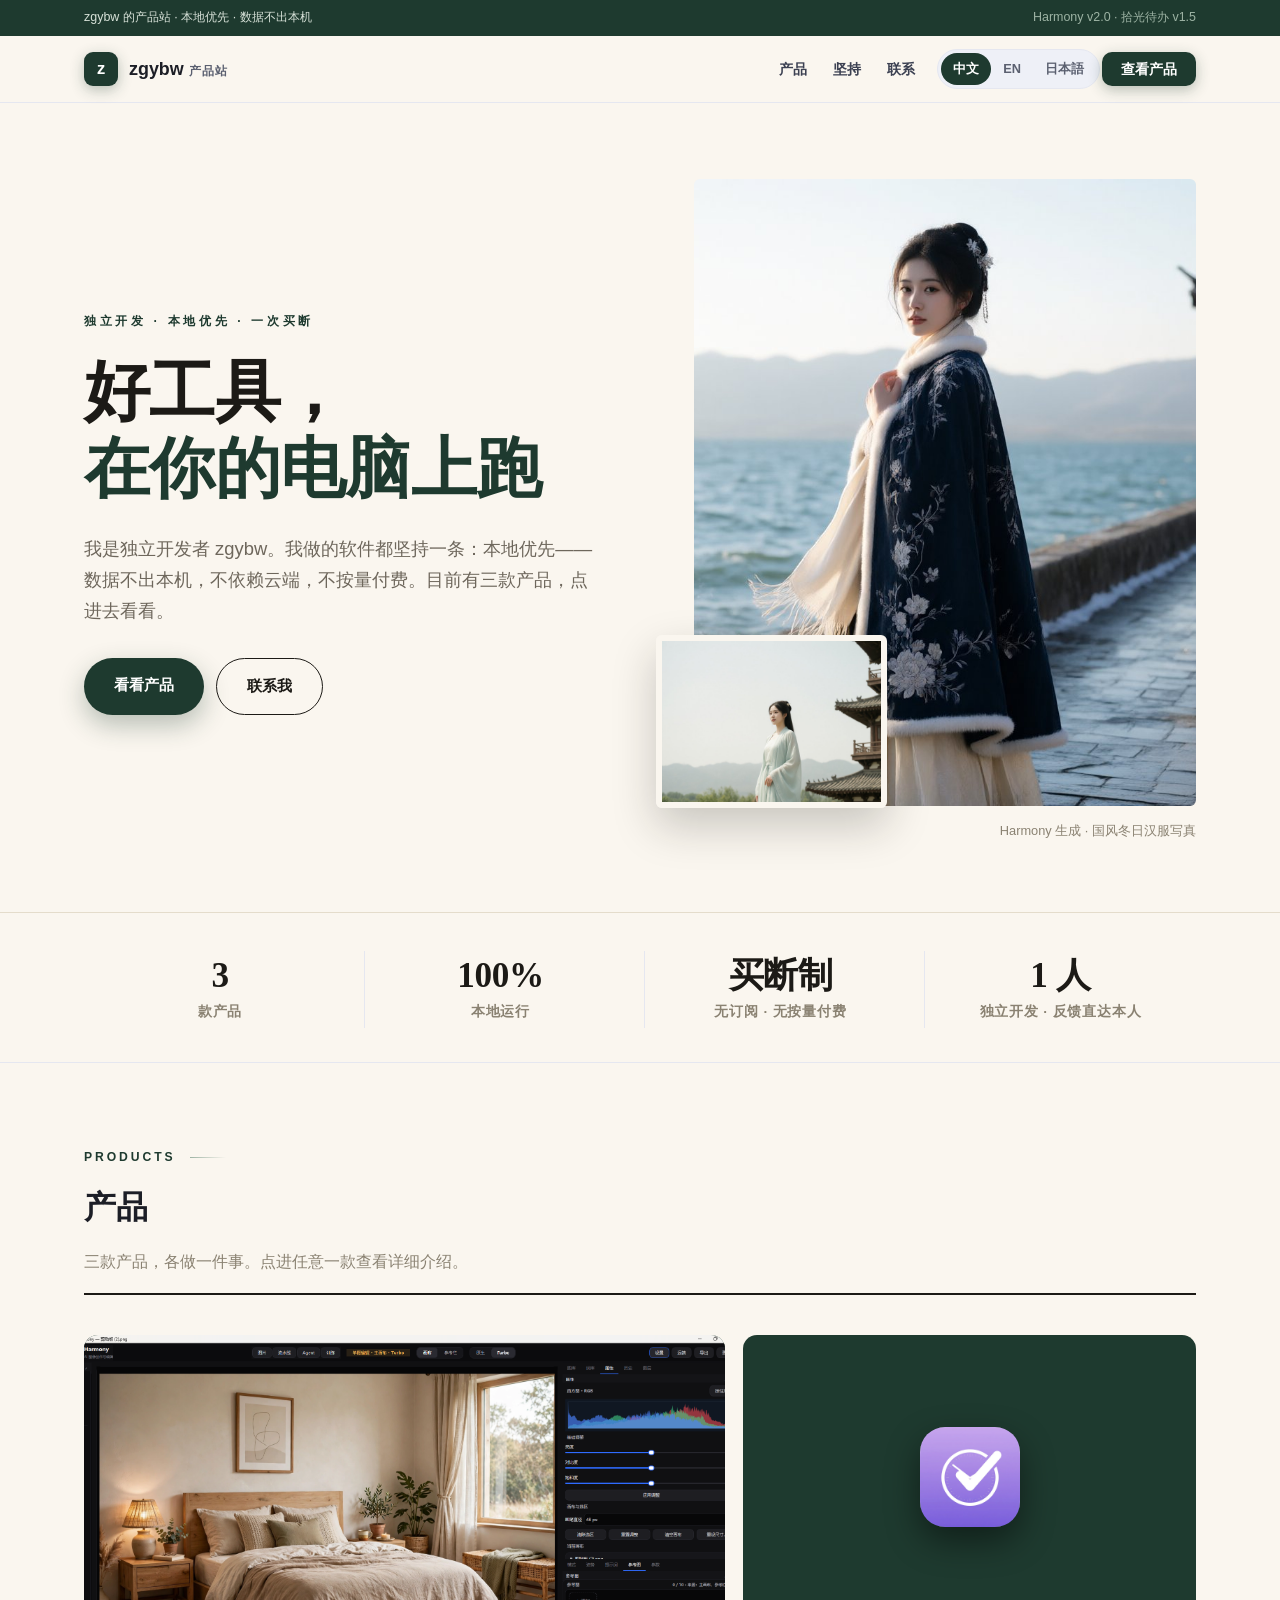
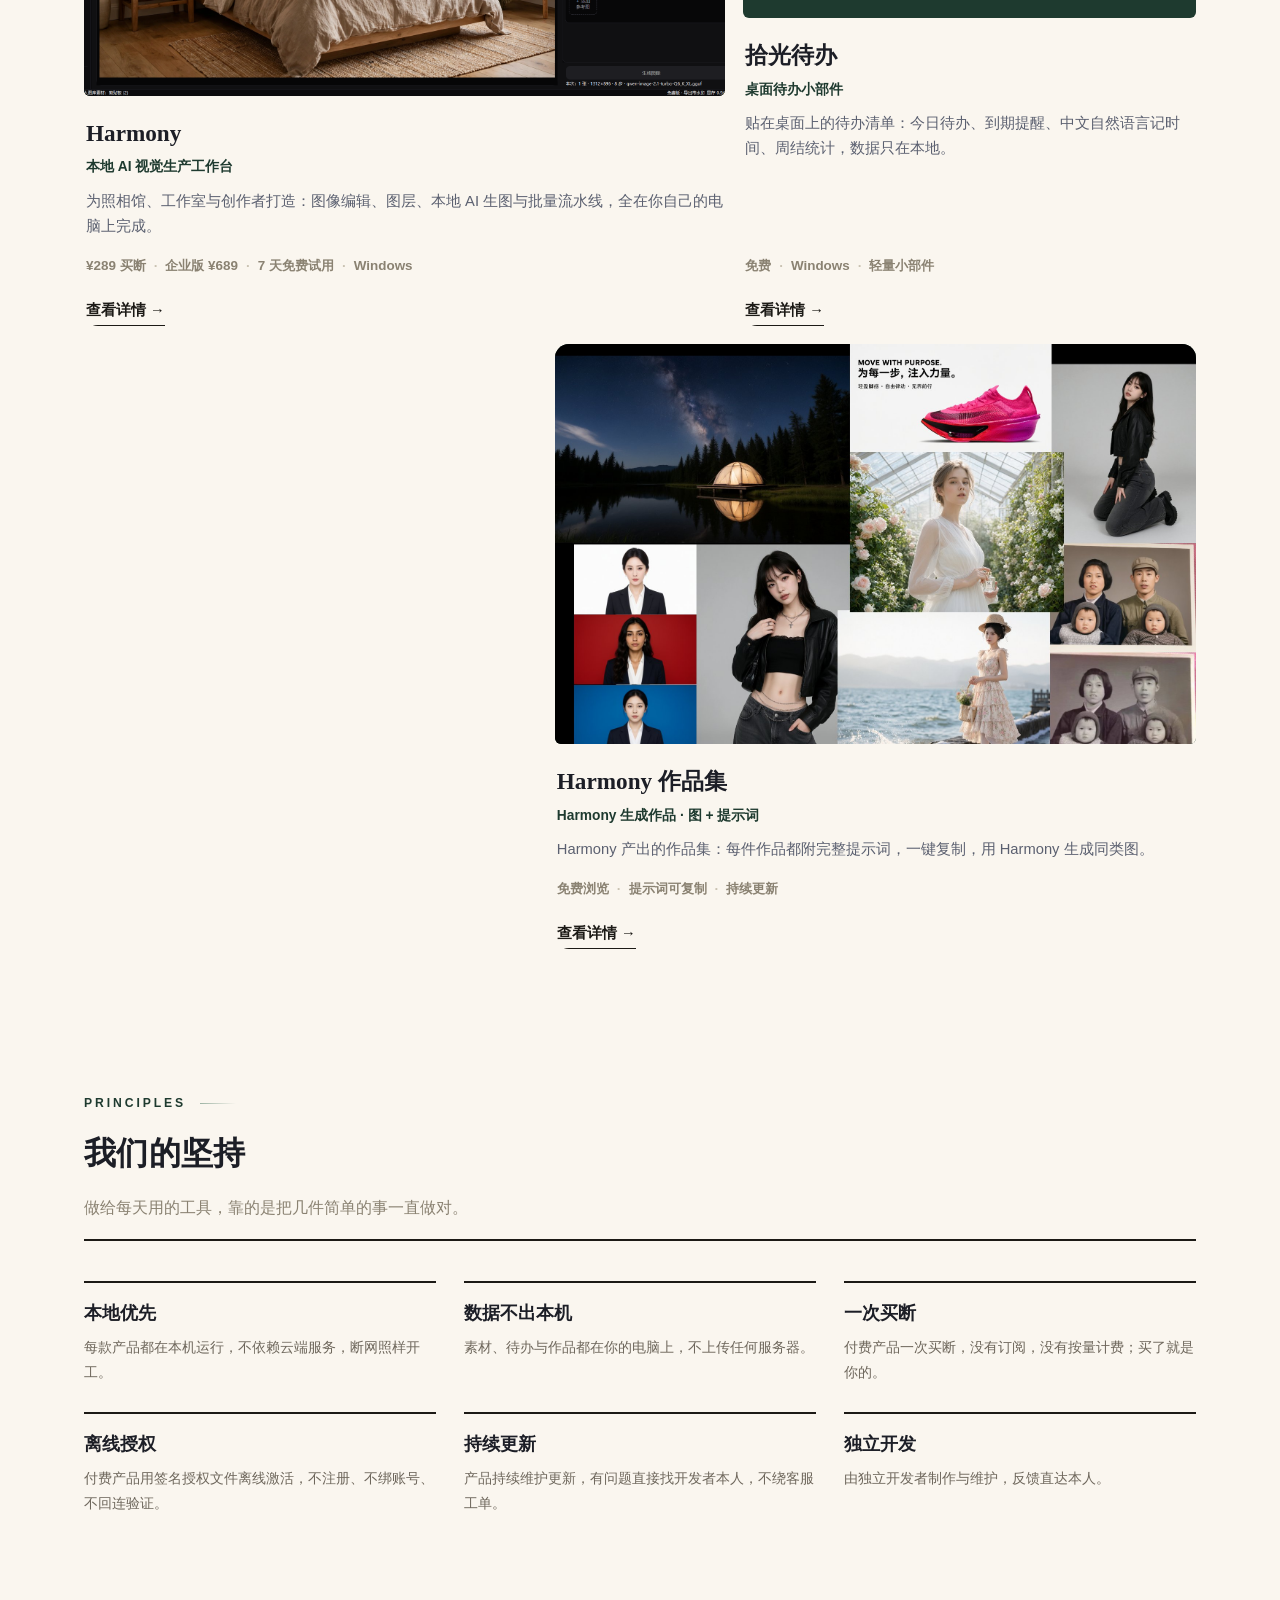
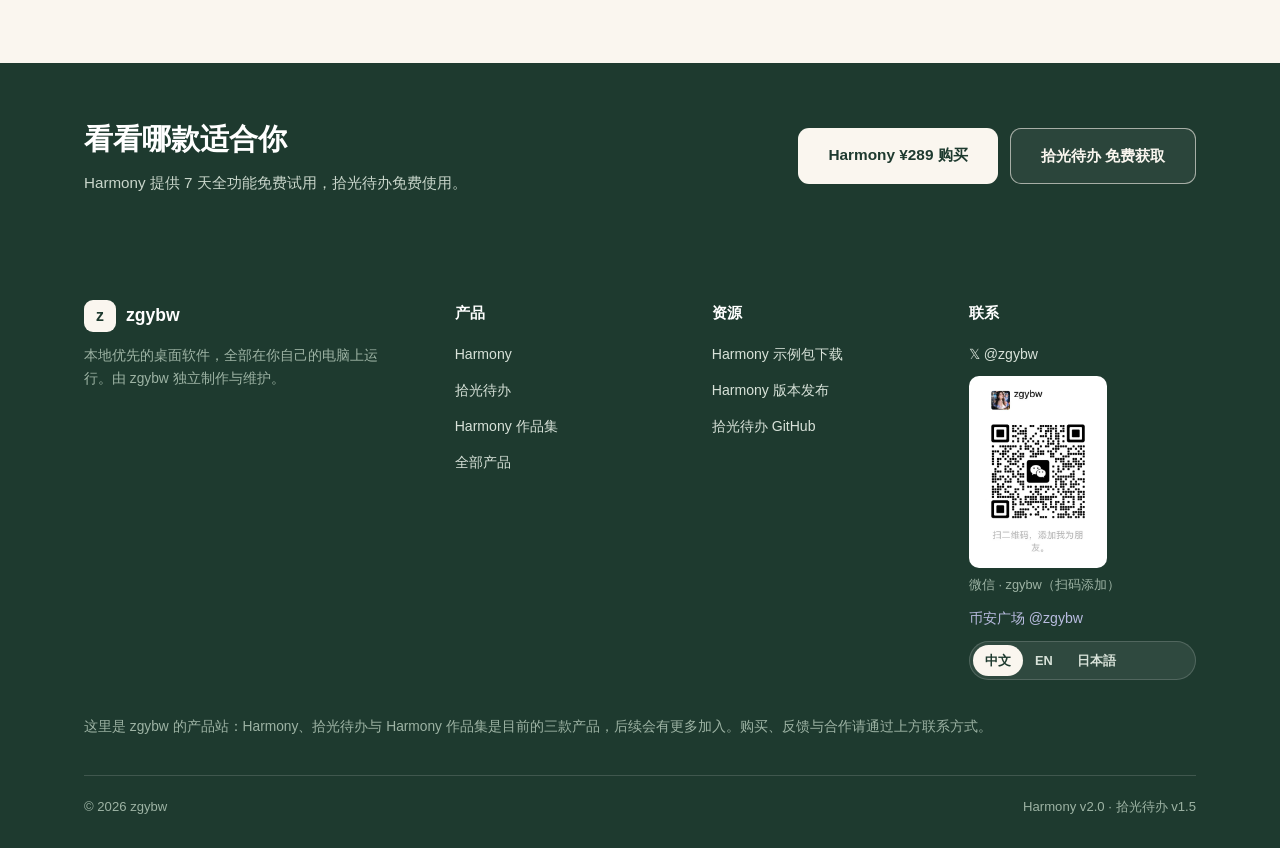
==== commit f5214ccf: "更新主页" ====
--- a/index.html
+++ b/index.html
@@ -16,6 +16,7 @@
     --grad-dark:linear-gradient(125deg,#0d0038 0%,#170057 52%,#123a9e 130%);
     --radius:14px; --shadow:0 10px 34px rgba(23,0,87,.10); --shadow-lg:0 24px 60px rgba(23,0,87,.16);
     --ease:cubic-bezier(.22,.8,.3,1);
+    --serif:Georgia,"Times New Roman","Hiragino Mincho ProN","Yu Mincho","Noto Serif SC","Songti SC","STSong","SimSun",serif;
   }
   *{margin:0;padding:0;box-sizing:border-box}
   ::selection{background:#bcd9ff;color:var(--navy2)}
@@ -150,6 +151,8 @@
     display:flex;align-items:center;justify-content:center;text-align:center;padding:26px 18px;aspect-ratio:4/3}
   .shot .shot-label{font-weight:700;font-size:.98rem}
   .shot .shot-label span{display:block;font-weight:400;font-size:.8rem;color:var(--muted);margin-top:7px}
+  .showcase-img{margin:0;border-radius:var(--radius);overflow:hidden;border:1px solid var(--line);box-shadow:var(--shadow-lg)}
+  .showcase-img img{display:block;width:100%}
   /* ---------- 价格 ---------- */
   .price-card{overflow:visible}
   .price-card::before{border-radius:14px 14px 0 0}
@@ -238,9 +241,107 @@
   /* ---------- Hero 图标框 ---------- */
   .frame-body img.hero-icon{width:116px;height:116px;border-radius:28px;box-shadow:0 16px 40px rgba(0,0,0,.5);margin-bottom:16px}
 
+  /* ================================================================
+     主页画廊版（2026-11-22 借鉴 Oil Art Landing，仅 body.gallery 生效；
+     Harmony / 待办详情页不带 gallery 类，渲染不受影响）
+     ================================================================ */
+  .gallery{background:#FAF6EF}
+  /* 顶栏 + 导航 */
+  .gallery .topbar{background:#1E3A2F;color:#D8E2D9}
+  .gallery .topbar .tb-r{color:#9DB3A4}
+  .gallery nav{background:rgba(250,246,239,.92)}
+  .gallery .brand .mark{background:#1E3A2F;box-shadow:0 4px 14px rgba(30,58,47,.3)}
+  .gallery nav a.navlink:hover{color:#1E3A2F;background:#E9EFEA}
+  .gallery .langsel a.on{background:#1E3A2F}
+  .gallery .nav-cta{background:#1E3A2F;box-shadow:0 4px 14px rgba(30,58,47,.3)}
+  .gallery .nav-cta:hover{box-shadow:0 8px 20px rgba(30,58,47,.4)}
+  /* Hero：浅色编辑式两栏 */
+  .gallery .hero{background:#FAF6EF;color:#1C1A16;padding:76px 0 70px}
+  .gallery .hero-grid,.gallery .hero::before,.gallery .hero::after{display:none}
+  .gallery .hero .wrap.hero-in{position:relative;z-index:1;text-align:left;display:grid;grid-template-columns:1.05fr .95fr;gap:56px;align-items:center}
+  .gallery .hero .badge{background:transparent;border:none;color:#1E3A2F;padding:0;margin-bottom:22px;font-size:.76rem;letter-spacing:.3em;font-weight:800}
+  .gallery .hero h1{font-family:var(--serif);font-size:clamp(2.6rem,5.4vw,4.1rem);line-height:1.18;color:#1C1A16}
+  .gallery .hero h1 .hl{background:none;-webkit-background-clip:border-box;background-clip:border-box;color:#1E3A2F;-webkit-text-fill-color:#1E3A2F;display:block}
+  .gallery .hero p.lead{color:#6E675C;margin:24px 0 32px;max-width:520px}
+  .gallery .hero .cta{justify-content:flex-start}
+  .gallery .hero .btn{border-radius:999px}
+  .gallery .hero .btn.primary{background:#1E3A2F;box-shadow:0 10px 26px rgba(30,58,47,.3)}
+  .gallery .hero .btn.primary:hover{box-shadow:0 16px 34px rgba(30,58,47,.4)}
+  .gallery .hero .btn.ghost{background:transparent;color:#1C1A16;border:1.5px solid #1C1A16}
+  .gallery .hero .btn.ghost:hover{border-color:#1E3A2F;color:#1E3A2F}
+  .gallery .hero-imgs{position:relative}
+  .gallery .hero-main{width:100%;aspect-ratio:4/5;object-fit:cover;display:block;border-radius:6px}
+  .gallery .hero-sub{position:absolute;left:-38px;bottom:34px;width:46%;aspect-ratio:4/3;object-fit:cover;border-radius:6px;border:6px solid #FAF6EF;box-shadow:0 18px 44px rgba(28,26,22,.22)}
+  .gallery .hero-cap{font-size:.8rem;color:#8A8272;margin-top:14px;text-align:right}
+  /* 数据带 */
+  .gallery .databand{background:transparent;border-top:1px solid #E4DCCB}
+  .gallery .databand::before{display:none}
+  .gallery .stat b{font-family:var(--serif);background:none;-webkit-background-clip:border-box;background-clip:border-box;color:#1C1A16;-webkit-text-fill-color:#1C1A16}
+  .gallery .stat small{color:#8A8272}
+  /* 版块标题：左对齐 + 底线 */
+  .gallery .sechead{text-align:left;border-bottom:2px solid #1C1A16;padding-bottom:18px}
+  .gallery .sechead .kicker{justify-content:flex-start;color:#1E3A2F}
+  .gallery .sechead .kicker::before{display:none}
+  .gallery .sechead .kicker::after{background:linear-gradient(90deg,#9DB3A4,transparent)}
+  .gallery h2.sec{font-family:var(--serif);font-size:clamp(1.6rem,4vw,2rem)}
+  .gallery .secbar{display:none}
+  .gallery p.secdesc{margin-left:0;text-align:left;color:#8A8272}
+  /* 产品画廊墙 */
+  @media(min-width:640px){
+    .gallery .grid.cols3.wall{grid-template-columns:repeat(12,1fr)}
+    .gallery .pcard.big{grid-column:span 7}
+    .gallery .pcard.small{grid-column:span 5}
+    .gallery .pcard.small.works{grid-column:6 / span 7}
+  }
+  .gallery .pcard{background:transparent;border:none;box-shadow:none}
+  .gallery .pcard:hover{transform:none;box-shadow:none}
+  .gallery .pcard::before{display:none}
+  .gallery .pcard .pvisual{height:auto;border-radius:6px;overflow:hidden;background:#1E3A2F}
+  .gallery .pcard.big .pvisual{aspect-ratio:16/9}
+  .gallery .pcard.small .pvisual{aspect-ratio:16/10}
+  .gallery .pcard .pbody{padding:18px 2px 0}
+  .gallery .pcard h3{font-family:var(--serif);font-size:1.45rem}
+  .gallery .pcard .ptag{color:#1E3A2F}
+  .gallery .pcard .ptags{gap:0}
+  .gallery .pcard .paychip{background:none;border:none;padding:0;color:#8A8272;font-size:.84rem;font-weight:600}
+  .gallery .pcard .paychip + .paychip::before{content:"·";margin:0 8px;color:#C9C2B2}
+  .gallery .pcard .btn{align-self:flex-start;background:none;color:#1C1A16;box-shadow:none;border:none;border-bottom:1.5px solid #1C1A16;border-radius:0;padding:0 0 2px;font-size:.92rem}
+  .gallery .pcard .btn:hover{transform:none;color:#1E3A2F;border-color:#1E3A2F}
+  /* 坚持：无卡片线条项 */
+  .gallery section.band{background:transparent}
+  .gallery .vals{display:grid;gap:28px}
+  @media(min-width:640px){.gallery .vals{grid-template-columns:repeat(3,1fr)}}
+  .gallery .val{border-top:2px solid #1C1A16;padding-top:16px}
+  .gallery .val h3{font-family:var(--serif);font-size:1.1rem;margin-bottom:6px}
+  .gallery .val p{color:#6E675C;font-size:.9rem}
+  /* CTA 带 */
+  .gallery .ctaband{background:#1E3A2F}
+  .gallery .ctaband::before{display:none}
+  .gallery .ctaband h2{font-family:var(--serif)}
+  .gallery .ctaband p{color:#C9D6CB}
+  .gallery .ctaband .btn.primary{background:#FAF6EF;color:#1E3A2F;box-shadow:none}
+  .gallery .ctaband .btn.primary:hover{box-shadow:0 12px 26px rgba(0,0,0,.25)}
+  .gallery .ctaband .btn.ghost{border-color:rgba(250,246,239,.6);color:#FAF6EF}
+  /* 页脚 */
+  .gallery footer{background:#1E3A2F}
+  .gallery footer .fbrand .mark{background:#FAF6EF;color:#1E3A2F}
+  .gallery footer a{color:#D8E2D9}
+  .gallery footer a:hover{color:#fff}
+  .gallery footer .fabout{color:#9DB3A4}
+  .gallery footer .fnote{color:#9DB3A4}
+  .gallery footer .wxcap{color:#9DB3A4}
+  .gallery footer .fbar{border-top-color:rgba(255,255,255,.15);color:#9DB3A4}
+  .gallery footer .langsel a.on{background:#FAF6EF;color:#1E3A2F}
+  /* 响应式 */
+  @media(max-width:820px){
+    .gallery .hero .wrap.hero-in{grid-template-columns:1fr;gap:40px}
+    .gallery .hero-sub{left:12px}
+    .gallery .hero{padding:56px 0 60px}
+  }
+
 </style>
 </head>
-<body>
+<body class="gallery">
 
 <div class="topbar">
   <div class="wrap">
@@ -264,13 +365,20 @@
 
 <header class="hero">
   <div class="hero-grid"></div>
-  <div class="wrap">
-    <div class="badge reveal">独立开发 · 本地优先 · 一次买断</div>
-    <h1 class="reveal">好工具，<span class="hl">在你的电脑上跑</span></h1>
-    <p class="lead reveal">我是独立开发者 zgybw。我做的软件都坚持一条：本地优先——数据不出本机，不依赖云端，不按量付费。目前有三款产品，点进去看看。</p>
-    <div class="cta reveal">
-      <a class="btn primary" href="#products">看看产品</a>
-      <a class="btn ghost" href="#contact">联系我</a>
+  <div class="wrap hero-in">
+    <div class="hero-copy">
+      <div class="badge reveal">独立开发 · 本地优先 · 一次买断</div>
+      <h1 class="reveal">好工具，<span class="hl">在你的电脑上跑</span></h1>
+      <p class="lead reveal">我是独立开发者 zgybw。我做的软件都坚持一条：本地优先——数据不出本机，不依赖云端，不按量付费。目前有三款产品，点进去看看。</p>
+      <div class="cta reveal">
+        <a class="btn primary" href="#products">看看产品</a>
+        <a class="btn ghost" href="#contact">联系我</a>
+      </div>
+    </div>
+    <div class="hero-imgs reveal">
+      <img class="hero-main" src="works/img/20261114-183525.jpg" alt="Harmony 生成 · 国风冬日汉服写真">
+      <img class="hero-sub" src="works/img/20261114-183143.jpg" alt="宋式美学">
+      <div class="hero-cap">Harmony 生成 · 国风冬日汉服写真</div>
     </div>
   </div>
 </header>
@@ -293,8 +401,8 @@
       <div class="secbar"></div>
       <p class="secdesc">三款产品，各做一件事。点进任意一款查看详细介绍。</p>
     </div>
-    <div class="grid cols3">
-      <div class="card pcard reveal">
+    <div class="grid cols3 wall">
+      <div class="card pcard big reveal">
         <div class="pvisual"><img class="cover" src="assets/ui.png" alt="Harmony"></div>
         <div class="pbody">
           <h3>Harmony</h3>
@@ -304,7 +412,7 @@
           <a class="btn primary" href="harmony.html">查看详情 →</a>
         </div>
       </div>
-      <div class="card pcard reveal">
+      <div class="card pcard small reveal">
         <div class="pvisual"><img class="appicon" src="assets/todo-icon.png" alt="拾光待办"></div>
         <div class="pbody">
           <h3>拾光待办</h3>
@@ -314,8 +422,8 @@
           <a class="btn primary" href="todo.html">查看详情 →</a>
         </div>
       </div>
-      <div class="card pcard reveal">
-        <div class="pvisual"><span class="works-mark">🖼</span></div>
+      <div class="card pcard small works reveal">
+        <div class="pvisual"><img class="cover" src="assets/showcase-collage.jpg" alt="Harmony 作品集"></div>
         <div class="pbody">
           <h3>Harmony 作品集</h3>
           <div class="ptag">Harmony 生成作品 · 图 + 提示词</div>
@@ -337,13 +445,13 @@
       <div class="secbar"></div>
       <p class="secdesc">做给每天用的工具，靠的是把几件简单的事一直做对。</p>
     </div>
-    <div class="grid cols3">
-      <div class="card reveal"><div class="icon">🏠</div><h3>本地优先</h3><p>每款产品都在本机运行，不依赖云端服务，断网照样开工。</p></div>
-      <div class="card reveal"><div class="icon">🛡</div><h3>数据不出本机</h3><p>素材、待办与作品都在你的电脑上，不上传任何服务器。</p></div>
-      <div class="card reveal"><div class="icon">💎</div><h3>一次买断</h3><p>付费产品一次买断，没有订阅，没有按量计费；买了就是你的。</p></div>
-      <div class="card reveal"><div class="icon">🔑</div><h3>离线授权</h3><p>付费产品用签名授权文件离线激活，不注册、不绑账号、不回连验证。</p></div>
-      <div class="card reveal"><div class="icon">🔄</div><h3>持续更新</h3><p>产品持续维护更新，有问题直接找开发者本人，不绕客服工单。</p></div>
-      <div class="card reveal"><div class="icon">👋</div><h3>独立开发</h3><p>由独立开发者制作与维护，反馈直达本人。</p></div>
+    <div class="vals">
+      <div class="val reveal"><h3>本地优先</h3><p>每款产品都在本机运行，不依赖云端服务，断网照样开工。</p></div>
+      <div class="val reveal"><h3>数据不出本机</h3><p>素材、待办与作品都在你的电脑上，不上传任何服务器。</p></div>
+      <div class="val reveal"><h3>一次买断</h3><p>付费产品一次买断，没有订阅，没有按量计费；买了就是你的。</p></div>
+      <div class="val reveal"><h3>离线授权</h3><p>付费产品用签名授权文件离线激活，不注册、不绑账号、不回连验证。</p></div>
+      <div class="val reveal"><h3>持续更新</h3><p>产品持续维护更新，有问题直接找开发者本人，不绕客服工单。</p></div>
+      <div class="val reveal"><h3>独立开发</h3><p>由独立开发者制作与维护，反馈直达本人。</p></div>
     </div>
   </div>
 </section>
@@ -395,7 +503,7 @@
         </ul>
       </div>
     </div>
-    <p style="font-size:.86rem;color:#8f96c9;margin-top:26px">这里是 zgybw 的产品站：Harmony、拾光待办与 Harmony 作品集是目前的三款产品，后续会有更多加入。购买、反馈与合作请通过上方联系方式。</p>
+    <p class="fnote" style="font-size:.86rem;margin-top:26px">这里是 zgybw 的产品站：Harmony、拾光待办与 Harmony 作品集是目前的三款产品，后续会有更多加入。购买、反馈与合作请通过上方联系方式。</p>
     <div class="fbar">
       <span>© <span id="year">2026</span> zgybw</span>
       <span>Harmony v2.0 · 拾光待办 v1.5</span>
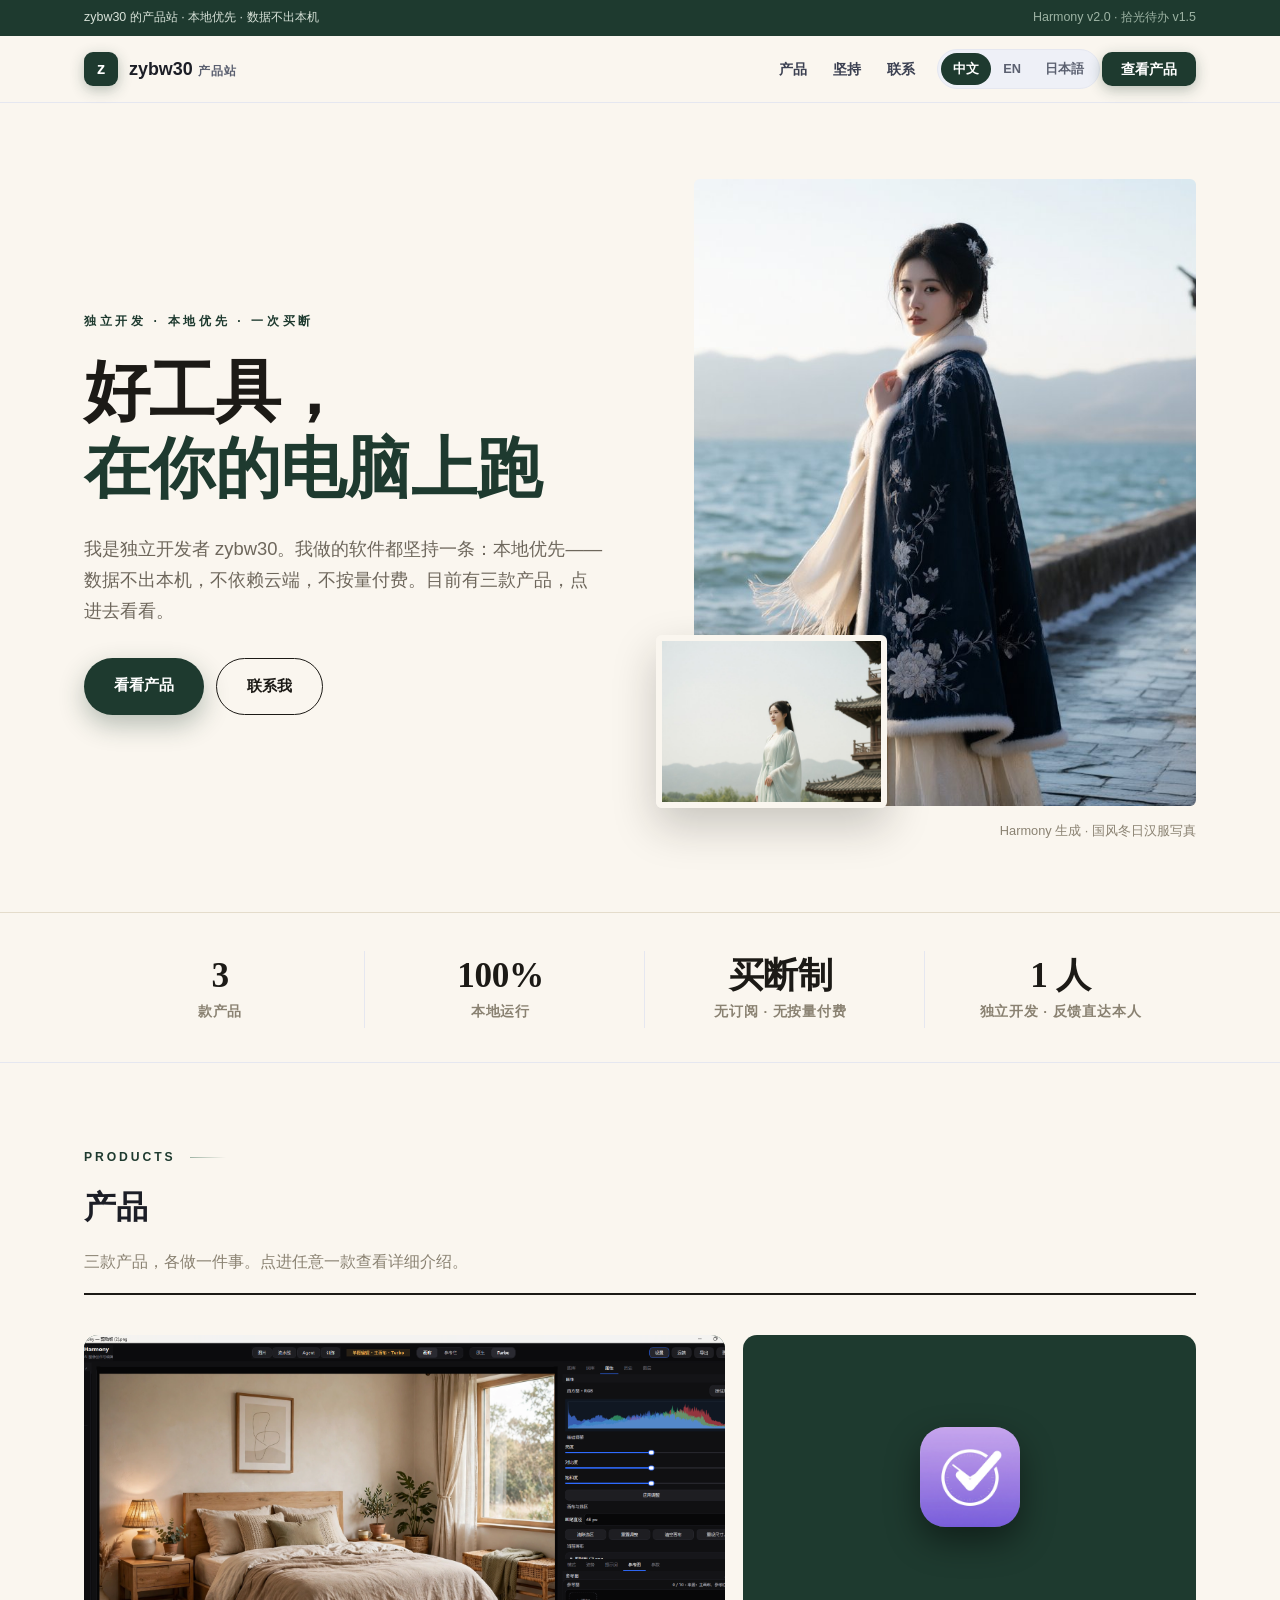
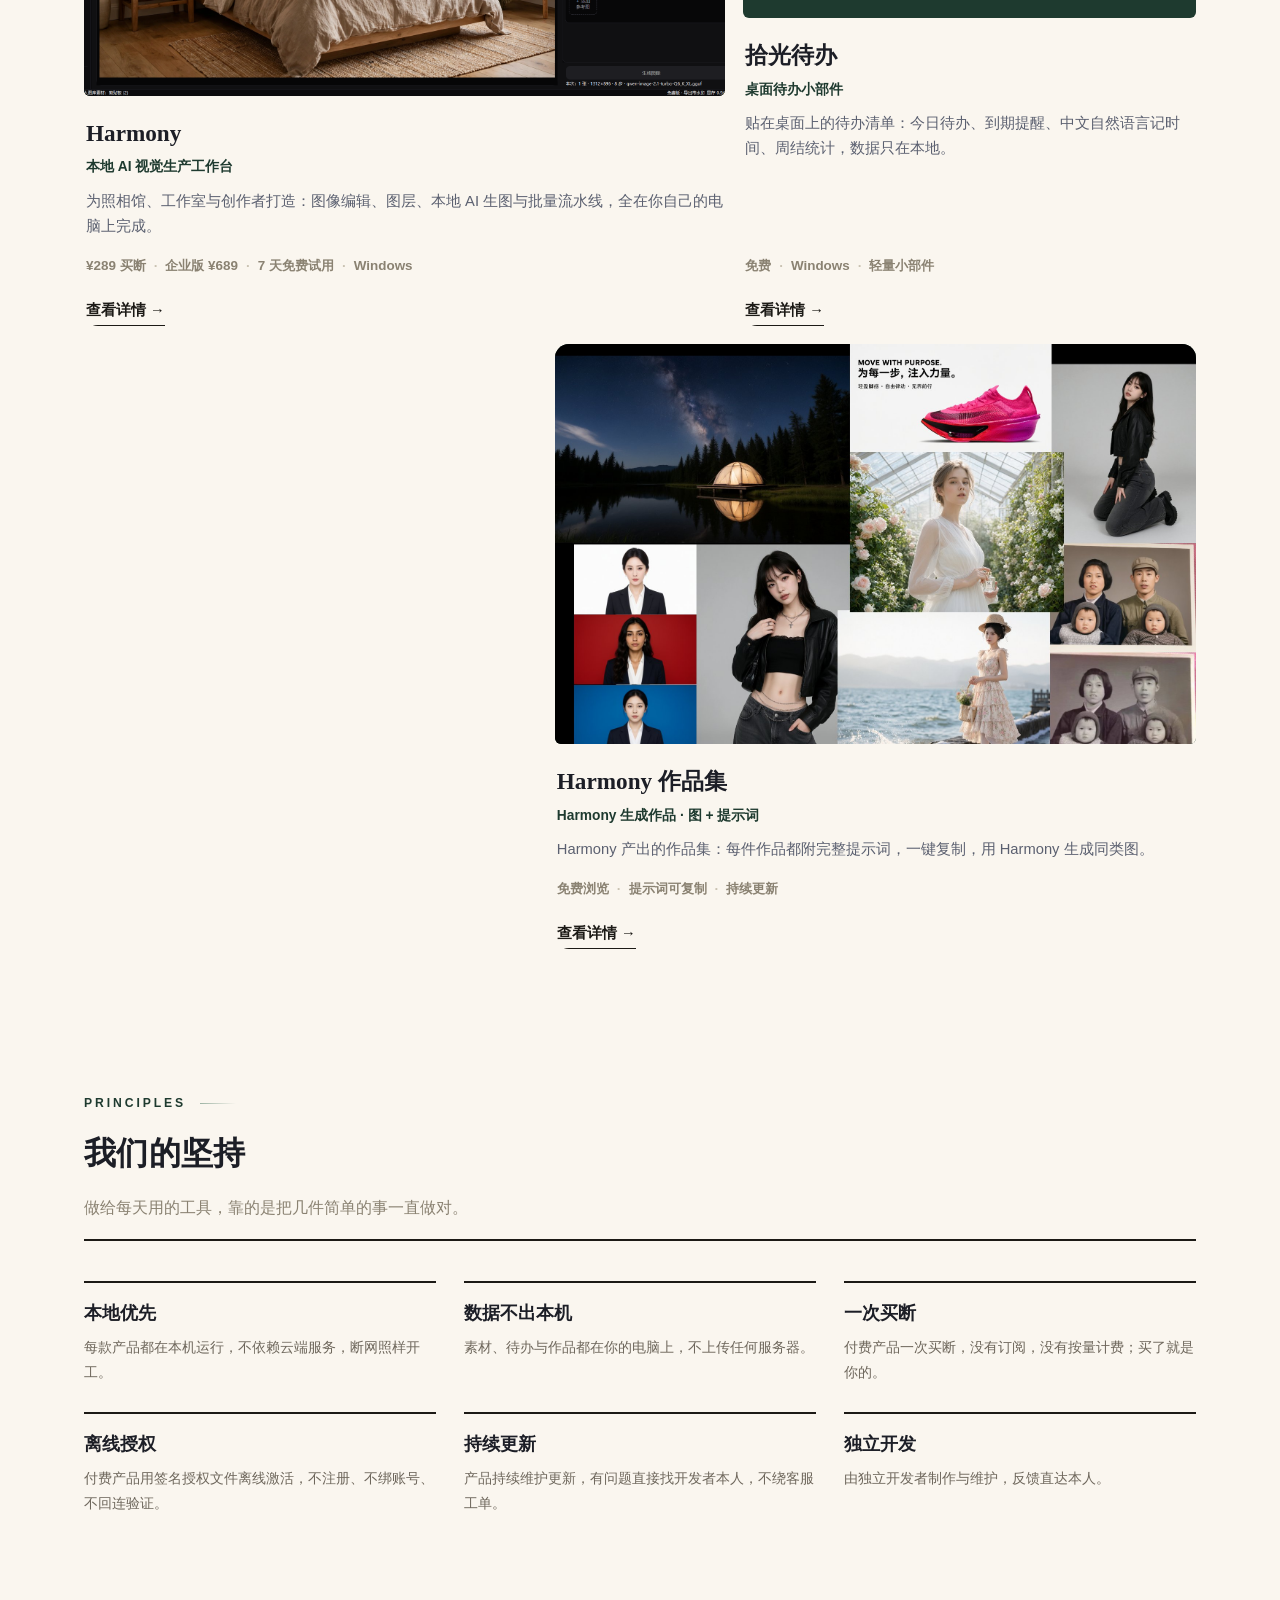
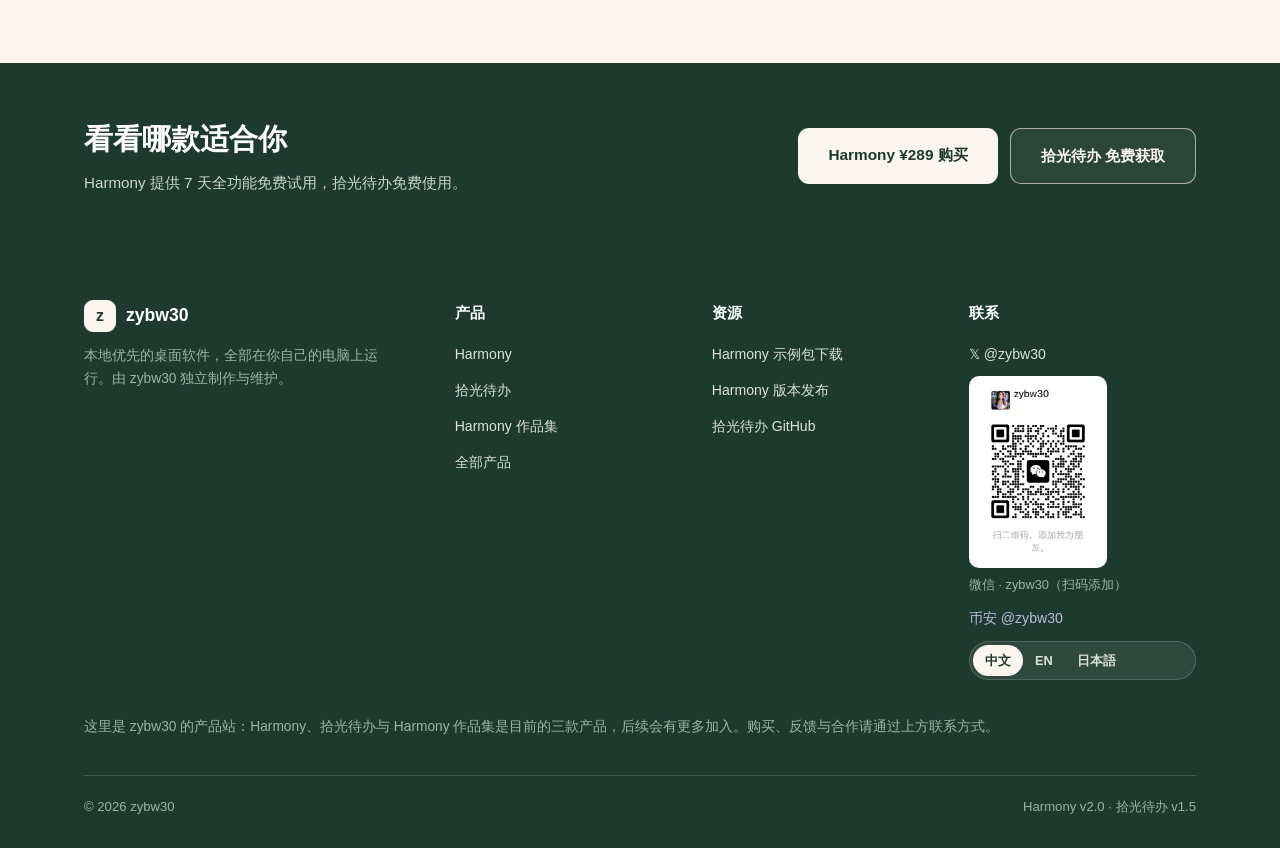
==== commit 77dbe9e5: "更新主页" ====
--- a/index.html
+++ b/index.html
@@ -3,8 +3,8 @@
 <head>
 <meta charset="UTF-8">
 <meta name="viewport" content="width=device-width, initial-scale=1.0, viewport-fit=cover">
-<title>zgybw · 本地优先的桌面软件</title>
-<meta name="description" content="zgybw 的产品站：Harmony 本地 AI 视觉生产工作台、拾光待办桌面待办小部件与 Harmony 作品集。">
+<title>zybw30 · 本地优先的桌面软件</title>
+<meta name="description" content="zybw30 的产品站：Harmony 本地 AI 视觉生产工作台、拾光待办桌面待办小部件与 Harmony 作品集。">
 <link rel="alternate" hreflang="zh-CN" href="index.html">
 <link rel="alternate" hreflang="en" href="en.html">
 <link rel="alternate" hreflang="ja" href="ja.html">
@@ -345,14 +345,14 @@
 
 <div class="topbar">
   <div class="wrap">
-    <span>zgybw 的产品站 · 本地优先 · 数据不出本机</span>
+    <span>zybw30 的产品站 · 本地优先 · 数据不出本机</span>
     <span class="tb-r">Harmony v2.0 · 拾光待办 v1.5</span>
   </div>
 </div>
 
 <nav>
   <div class="wrap">
-    <a class="brand" href="index.html"><span class="mark">z</span><span>zgybw <small>产品站</small></span></a>
+    <a class="brand" href="index.html"><span class="mark">z</span><span>zybw30 <small>产品站</small></span></a>
     <ul>
       <li><a class="navlink hideS" href="#products">产品</a></li>
       <li><a class="navlink hideS" href="#values">坚持</a></li>
@@ -369,7 +369,7 @@
     <div class="hero-copy">
       <div class="badge reveal">独立开发 · 本地优先 · 一次买断</div>
       <h1 class="reveal">好工具，<span class="hl">在你的电脑上跑</span></h1>
-      <p class="lead reveal">我是独立开发者 zgybw。我做的软件都坚持一条：本地优先——数据不出本机，不依赖云端，不按量付费。目前有三款产品，点进去看看。</p>
+      <p class="lead reveal">我是独立开发者 zybw30。我做的软件都坚持一条：本地优先——数据不出本机，不依赖云端，不按量付费。目前有三款产品，点进去看看。</p>
       <div class="cta reveal">
         <a class="btn primary" href="#products">看看产品</a>
         <a class="btn ghost" href="#contact">联系我</a>
@@ -473,8 +473,8 @@
   <div class="wrap">
     <div class="fgrid">
       <div>
-        <div class="fbrand"><span class="mark">z</span><span>zgybw</span></div>
-        <p class="fabout">本地优先的桌面软件，全部在你自己的电脑上运行。由 zgybw 独立制作与维护。</p>
+        <div class="fbrand"><span class="mark">z</span><span>zybw30</span></div>
+        <p class="fabout">本地优先的桌面软件，全部在你自己的电脑上运行。由 zybw30 独立制作与维护。</p>
       </div>
       <div>
         <h4>产品</h4>
@@ -488,24 +488,24 @@
       <div>
         <h4>资源</h4>
         <ul>
-          <li><a href="https://github.com/zgybw30/zgybw30.github.io/releases/download/harmony/Harmony-examples.zip">Harmony 示例包下载</a></li>
-          <li><a href="https://github.com/zgybw30/zgybw30.github.io/releases/tag/harmony">Harmony 版本发布</a></li>
-          <li><a href="https://github.com/zgybw30/todo">拾光待办 GitHub</a></li>
+          <li><a href="https://github.com/zybw30/zybw30.github.io/releases/download/harmony/Harmony-examples.zip">Harmony 示例包下载</a></li>
+          <li><a href="https://github.com/zybw30/zybw30.github.io/releases/tag/harmony">Harmony 版本发布</a></li>
+          <li><a href="https://github.com/zybw30/todo">拾光待办 GitHub</a></li>
         </ul>
       </div>
       <div>
         <h4>联系</h4>
         <ul>
-          <li><a href="https://x.com/zgybw" target="_blank" rel="noopener">𝕏 @zgybw</a></li>
-          <li><img class="wxqr" src="assets/wechat-qr.jpg" alt="微信 · zgybw（扫码添加）"><div class="wxcap">微信 · zgybw（扫码添加）</div></li>
-          <li><span style="font-size:.88rem">币安广场 @zgybw</span></li>
+          <li><a href="https://x.com/zybw30" target="_blank" rel="noopener">𝕏 @zybw30</a></li>
+          <li><img class="wxqr" src="assets/wechat-qr.jpg" alt="微信 · zybw30（扫码添加）"><div class="wxcap">微信 · zybw30（扫码添加）</div></li>
+          <li><span style="font-size:.88rem">币安 @zybw30</span></li>
           <li><span class="langsel"><a href="index.html" class="on">中文</a><a href="en.html" class="">EN</a><a href="ja.html" class="">日本語</a></span></li>
         </ul>
       </div>
     </div>
-    <p class="fnote" style="font-size:.86rem;margin-top:26px">这里是 zgybw 的产品站：Harmony、拾光待办与 Harmony 作品集是目前的三款产品，后续会有更多加入。购买、反馈与合作请通过上方联系方式。</p>
+    <p class="fnote" style="font-size:.86rem;margin-top:26px">这里是 zybw30 的产品站：Harmony、拾光待办与 Harmony 作品集是目前的三款产品，后续会有更多加入。购买、反馈与合作请通过上方联系方式。</p>
     <div class="fbar">
-      <span>© <span id="year">2026</span> zgybw</span>
+      <span>© <span id="year">2026</span> zybw30</span>
       <span>Harmony v2.0 · 拾光待办 v1.5</span>
     </div>
   </div>
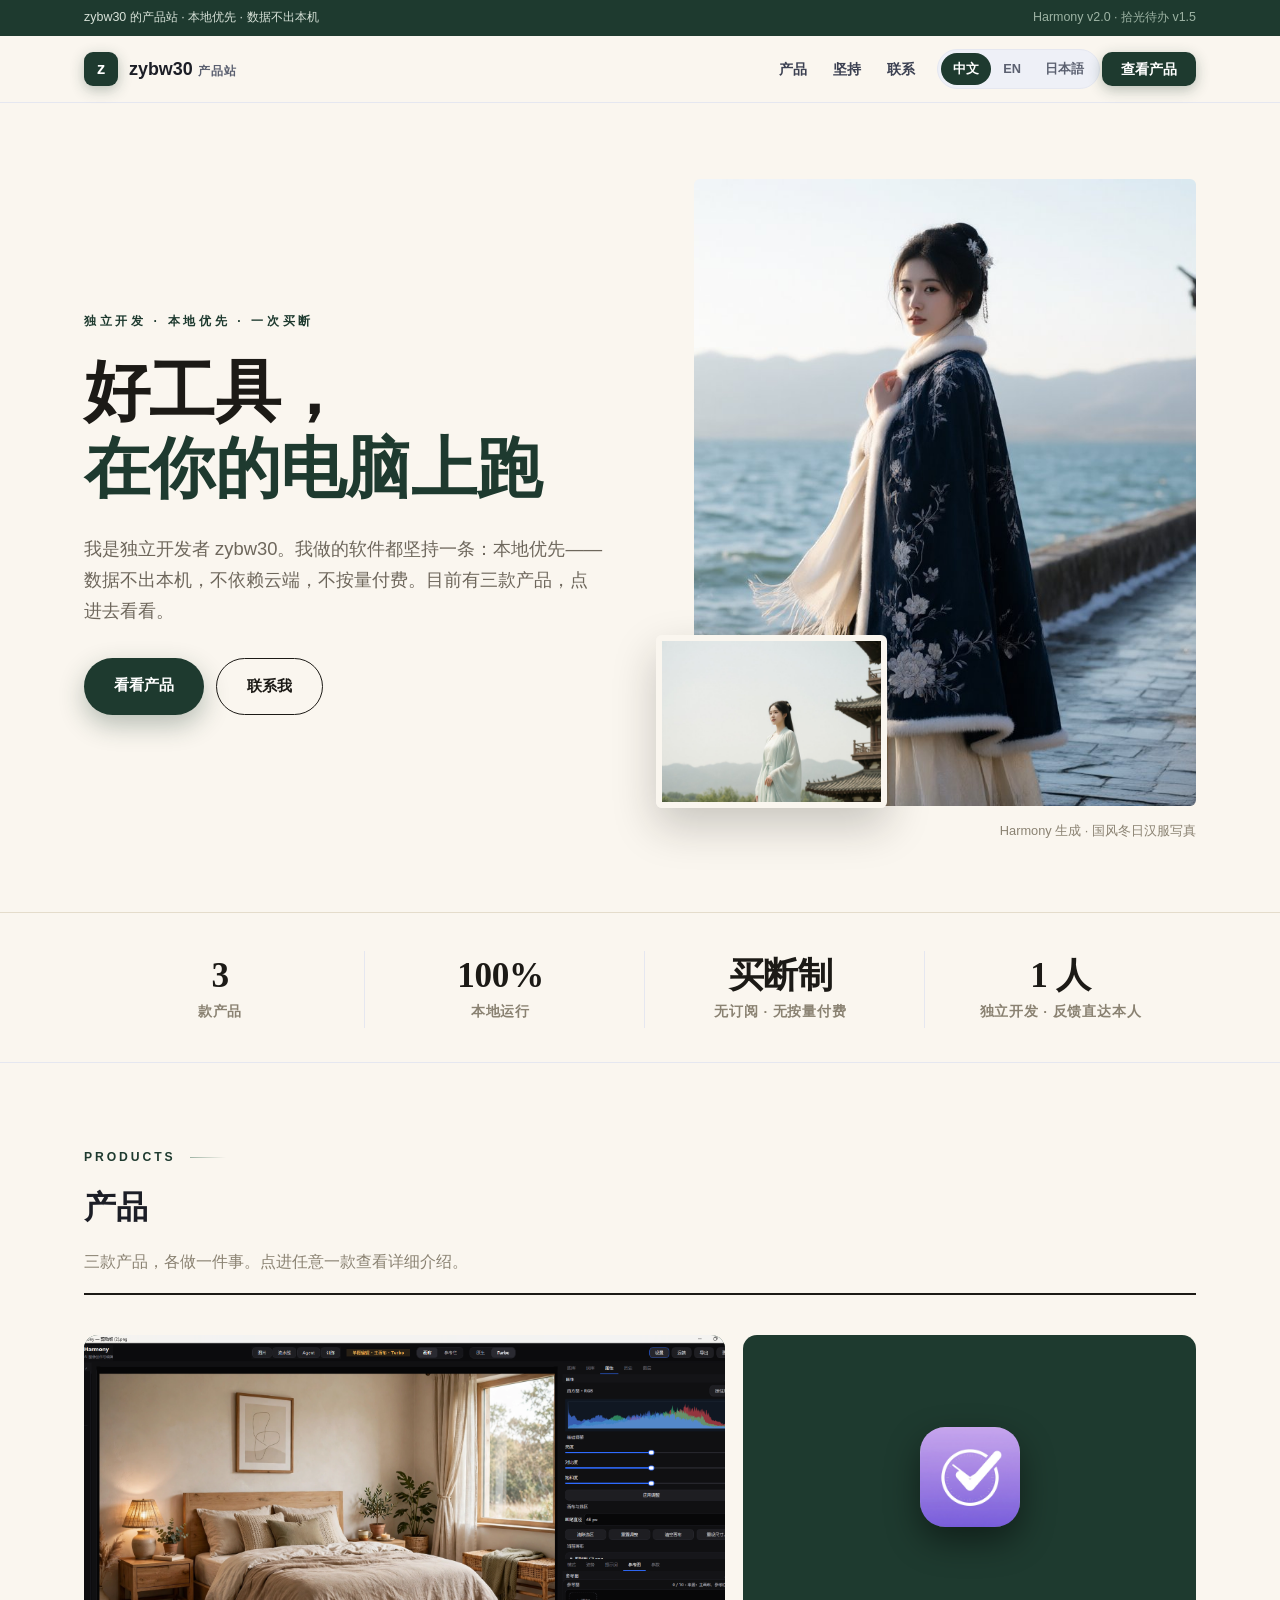
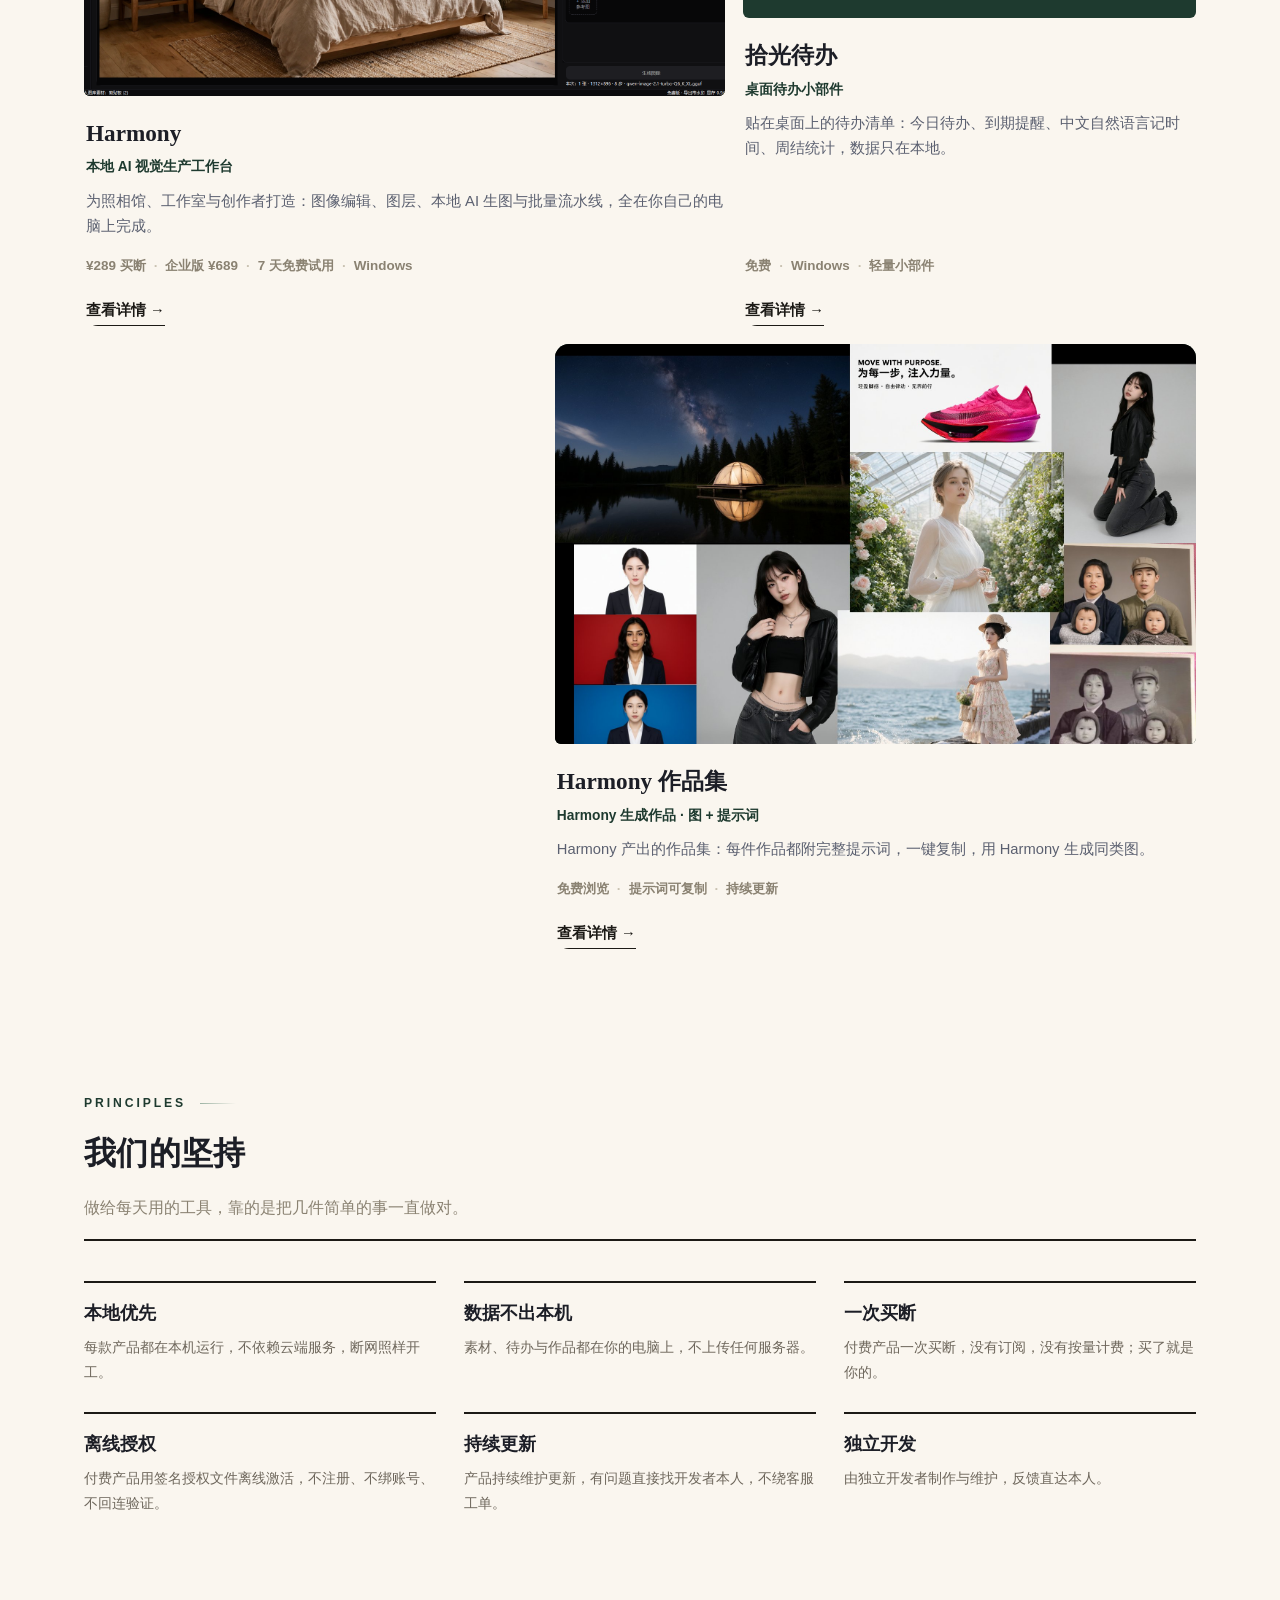
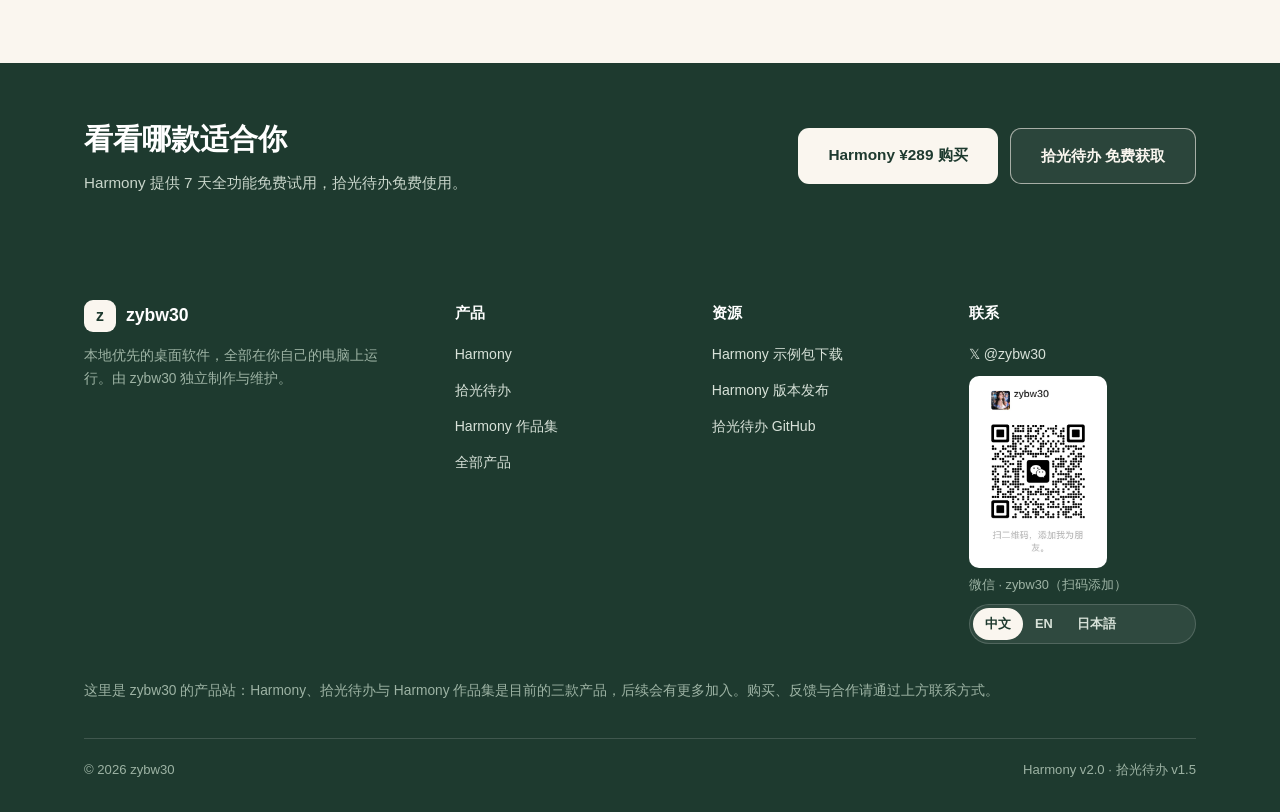
==== commit c188289a: "更新主页" ====
--- a/index.html
+++ b/index.html
@@ -498,7 +498,6 @@
         <ul>
           <li><a href="https://x.com/zybw30" target="_blank" rel="noopener">𝕏 @zybw30</a></li>
           <li><img class="wxqr" src="assets/wechat-qr.jpg" alt="微信 · zybw30（扫码添加）"><div class="wxcap">微信 · zybw30（扫码添加）</div></li>
-          <li><span style="font-size:.88rem">币安 @zybw30</span></li>
           <li><span class="langsel"><a href="index.html" class="on">中文</a><a href="en.html" class="">EN</a><a href="ja.html" class="">日本語</a></span></li>
         </ul>
       </div>
